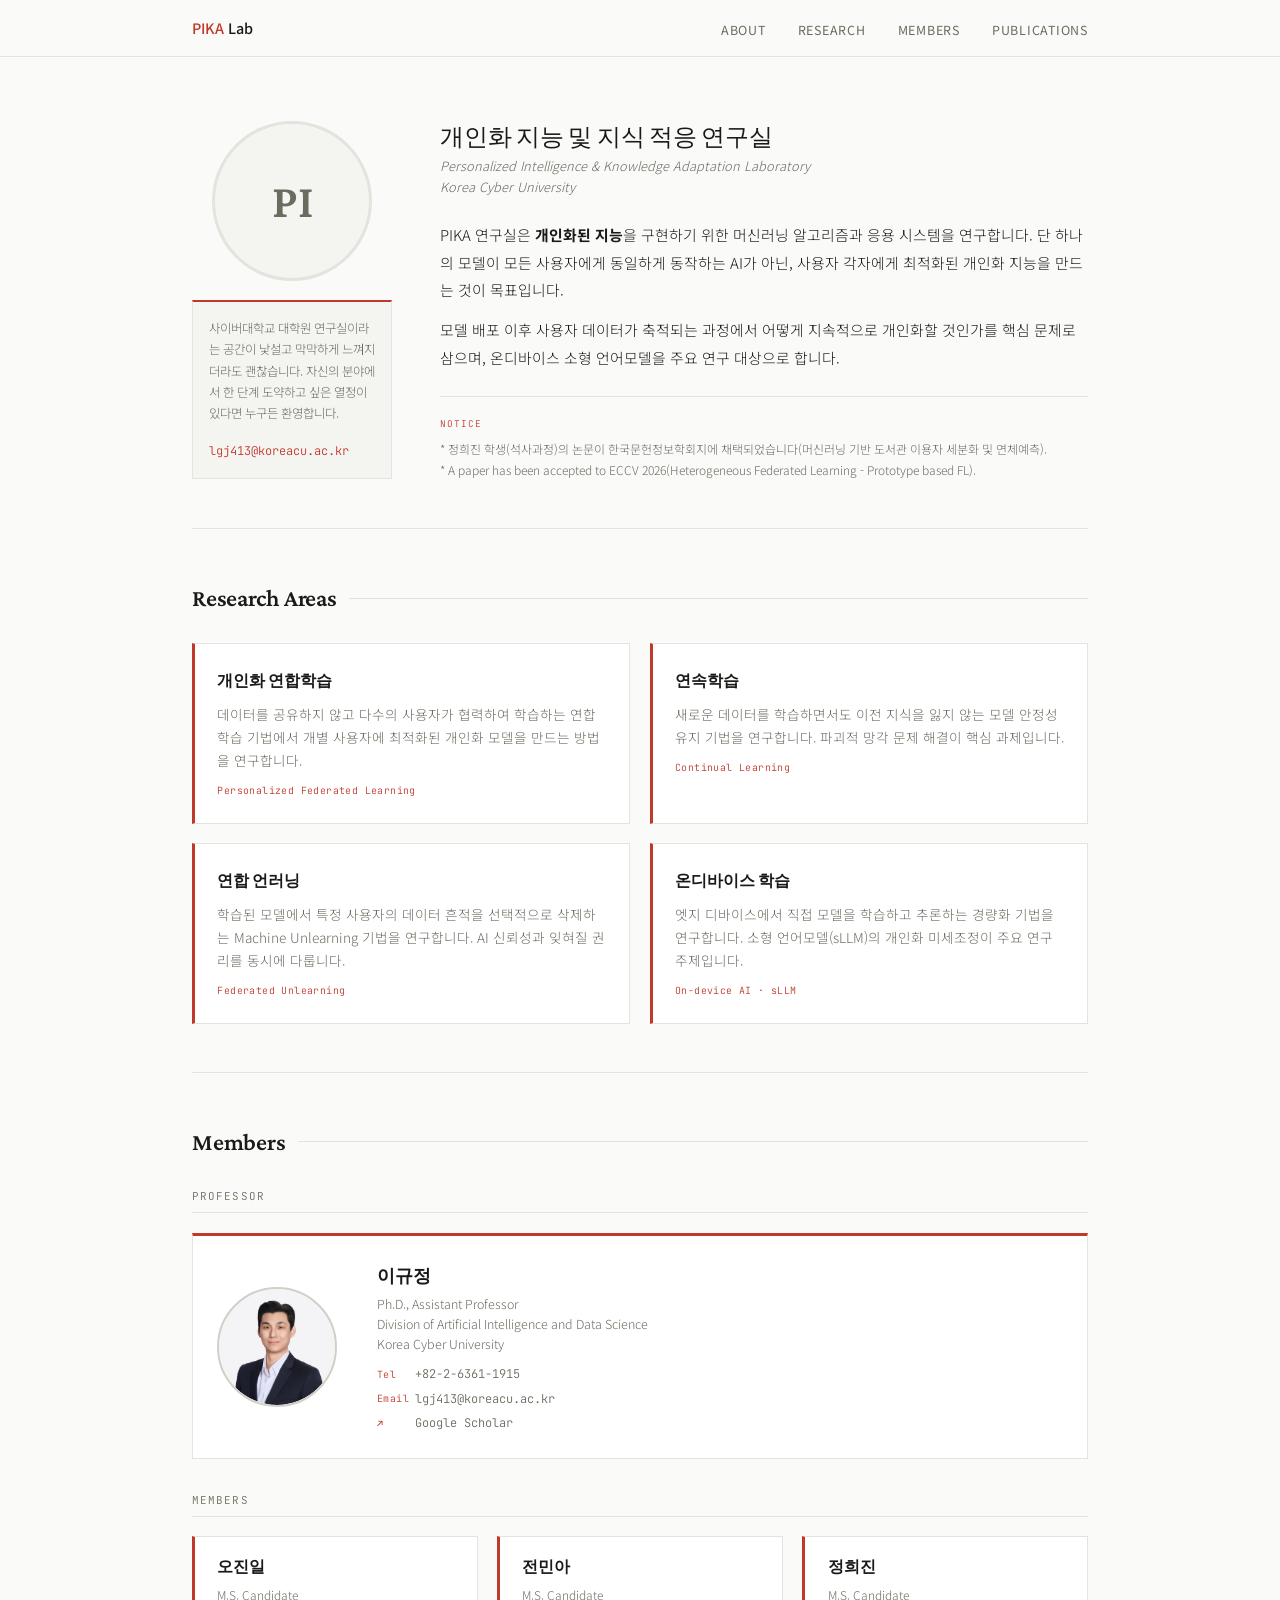
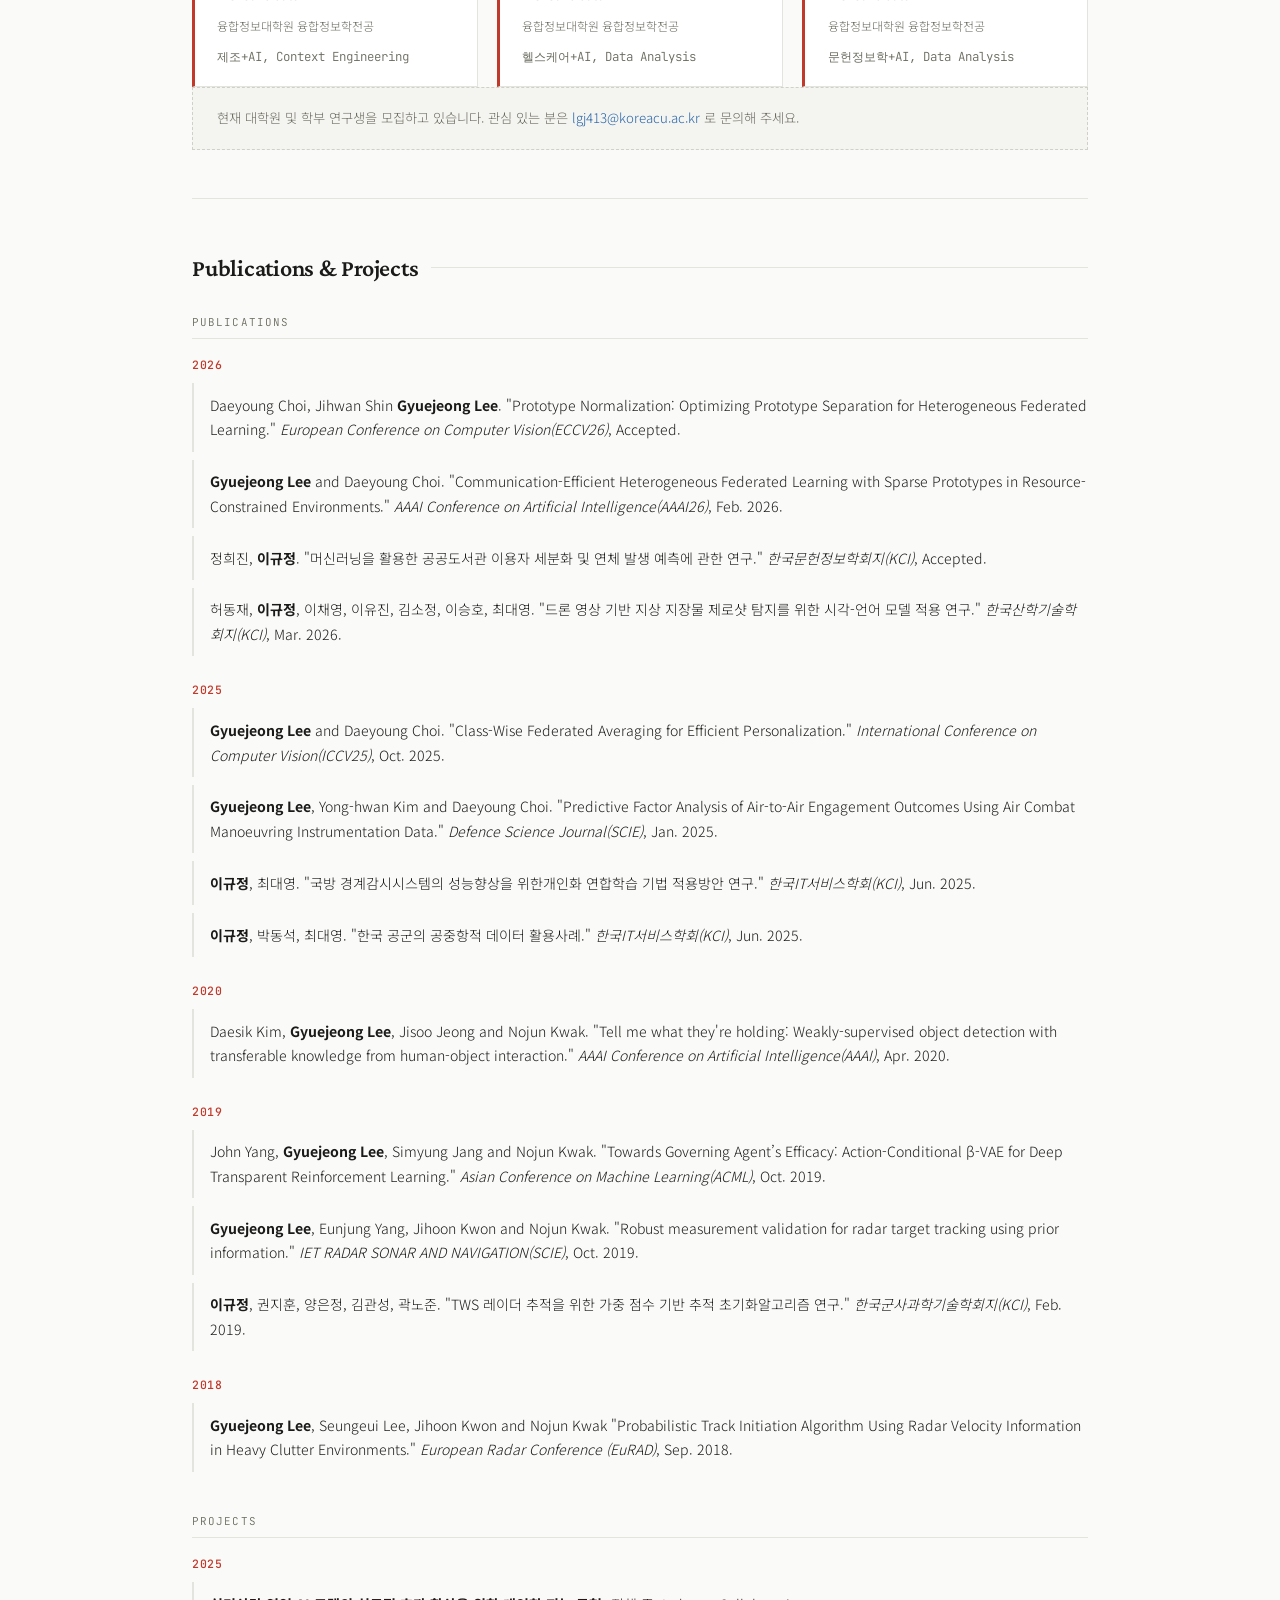
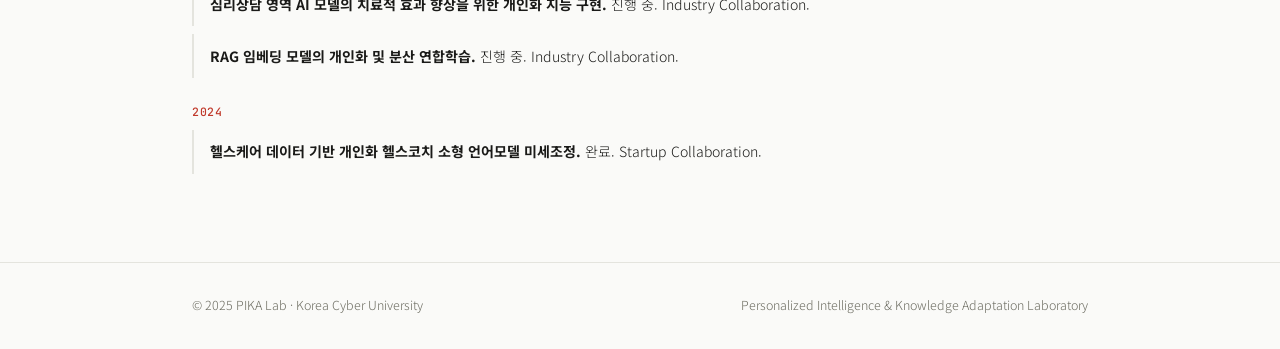
==== index.html @ 571bbd9b "Update index.html" ====
<!DOCTYPE html>
<html lang="ko">
<head>
  <meta charset="UTF-8"/>
  <meta name="viewport" content="width=device-width, initial-scale=1.0"/>
  <title>PIKA Lab · Korea Cyber University</title>
  <link href="https://fonts.googleapis.com/css2?family=Crimson+Pro:ital,wght@0,300;0,400;0,600;1,300;1,400&family=JetBrains+Mono:wght@400;500&family=Noto+Sans+KR:wght@300;400;500&display=swap" rel="stylesheet"/>
  <style>
    :root {
      --bg: #fafaf8;
      --bg2: #f4f4f0;
      --surface: #ffffff;
      --border: #e4e4de;
      --border2: #d0d0c8;
      --text: #1a1a18;
      --muted: #6b6b60;
      --accent: #c0392b;
      --link: #2563a8;
      --font-serif: 'Crimson Pro', Georgia, serif;
      --font-mono: 'JetBrains Mono', monospace;
      --font-sans: 'Noto Sans KR', sans-serif;
    }

    *, *::before, *::after { box-sizing: border-box; margin: 0; padding: 0; }
    html { scroll-behavior: smooth; }

    body {
      background: var(--bg);
      color: var(--text);
      font-family: var(--font-sans);
      font-weight: 300;
      line-height: 1.75;
    }

    a { color: var(--link); text-decoration: none; }
    a:hover { text-decoration: underline; }

    /* HEADER */
    header {
      position: sticky;
      top: 0;
      z-index: 100;
      background: rgba(250,250,248,0.96);
      backdrop-filter: blur(8px);
      border-bottom: 1px solid var(--border);
    }

    .header-inner {
      max-width: 960px;
      margin: 0 auto;
      padding: 0 2rem;
      display: flex;
      align-items: center;
      justify-content: space-between;
      height: 56px;
    }

    .site-title {
      font-family: var(--font-sans);
      font-size: 0.9rem;
      font-weight: 500;
      color: var(--text);
      line-height: 1.3;
    }

    .site-title .ko { font-size: 0.9rem; font-weight: 500; }
    .site-title .accent { color: var(--accent); }

    nav ul { list-style: none; display: flex; gap: 2rem; }

    nav a {
      font-size: 0.78rem;
      font-weight: 400;
      letter-spacing: 0.06em;
      text-transform: uppercase;
      color: var(--muted);
      text-decoration: none;
      transition: color 0.2s;
    }

    nav a:hover { color: var(--text); text-decoration: none; }

    /* LAYOUT */
    .page { max-width: 960px; margin: 0 auto; padding: 0 2rem; }

    /* PROFILE */
    .profile-section {
      display: grid;
      grid-template-columns: 200px 1fr;
      gap: 3rem;
      padding: 4rem 0 3rem;
      border-bottom: 1px solid var(--border);
    }

    .profile-left {
      display: flex;
      flex-direction: column;
      align-items: center;
      gap: 1.2rem;
    }

    .profile-avatar {
      width: 160px;
      height: 160px;
      border-radius: 50%;
      background: var(--bg2);
      border: 3px solid var(--border);
      display: flex;
      align-items: center;
      justify-content: center;
      overflow: hidden;
    }

    .avatar-placeholder {
      font-family: var(--font-serif);
      font-size: 3rem;
      font-weight: 600;
      color: var(--muted);
    }

    .profile-join {
      width: 100%;
      padding: 1rem;
      background: var(--bg2);
      border: 1px solid var(--border);
      border-top: 2px solid var(--accent);
    }

    .profile-join p {
      font-size: 0.78rem;
      color: var(--muted);
      line-height: 1.7;
      margin-bottom: 0.6rem;
    }

    .profile-join a {
      font-size: 0.75rem;
      font-family: var(--font-mono);
      color: var(--accent);
      word-break: break-all;
    }

    .profile-right {}

    .profile-name {
      font-family: var(--font-serif);
      font-size: 1.5rem; /* ✏️ 폰트 크기 조정: 1.2rem ~ 2rem 사이로 변경 가능 */
      font-weight: 400;
      letter-spacing: -0.01em;
      line-height: 1.3;
      margin-bottom: 0.25rem;
    }

    .profile-sub {
      font-size: 0.8rem;
      color: var(--muted);
      line-height: 1.6;
      margin-bottom: 1.5rem;
      font-weight: 300;
    }

    .profile-sub .en { font-style: italic; }
    .profile-sub .univ { font-style: italic; color: var(--muted); font-size: 0.8rem; }

    .profile-bio p {
      font-size: 0.93rem;
      color: var(--text);
      line-height: 1.85;
      margin-bottom: 0.8rem;
    }

    .profile-divider {
      width: 100%;
      height: 1px;
      background: var(--border);
      margin: 1.5rem 0 1.2rem;
    }

    .notice-block {}

    .notice-label {
      font-family: var(--font-mono);
      font-size: 0.58rem;
      letter-spacing: 0.1em;
      text-transform: uppercase;
      color: var(--accent);
      margin-bottom: 0.4rem;
    }

    .notice-text {
      font-size: 0.75rem;
      color: var(--muted);
      line-height: 1.75;
    }

    /* SECTIONS */
    .content-section {
      padding: 3rem 0;
      border-bottom: 1px solid var(--border);
    }

    .content-section:last-child { border-bottom: none; }

    .section-title {
      font-family: var(--font-serif);
      font-size: 1.5rem;
      font-weight: 600;
      letter-spacing: -0.01em;
      margin-bottom: 1.5rem;
      color: var(--text);
      display: flex;
      align-items: center;
      gap: 0.8rem;
    }

    .section-title::after {
      content: '';
      flex: 1;
      height: 1px;
      background: var(--border);
    }

    /* RESEARCH */
    .research-grid {
      display: grid;
      grid-template-columns: repeat(2, 1fr);
      gap: 1.2rem;
    }

    .research-item {
      padding: 1.4rem;
      background: var(--surface);
      border: 1px solid var(--border);
      border-left: 3px solid var(--accent);
      transition: box-shadow 0.2s;
    }

    .research-item:hover { box-shadow: 0 2px 12px rgba(0,0,0,0.06); }

    .research-item h3 {
      font-family: var(--font-serif);
      font-size: 1rem;
      font-weight: 600;
      margin-bottom: 0.5rem;
    }

    .research-item p {
      font-size: 0.85rem;
      color: var(--muted);
      line-height: 1.7;
    }

    .research-tag {
      display: inline-block;
      font-family: var(--font-mono);
      font-size: 0.62rem;
      color: var(--accent);
      margin-top: 0.6rem;
      letter-spacing: 0.04em;
    }

    /* PUBLICATIONS & PROJECTS */
    .pub-group { margin-bottom: 2.5rem; }
    .pub-group:last-child { margin-bottom: 0; }

    .pub-group-title {
      font-family: var(--font-mono);
      font-size: 0.68rem;
      letter-spacing: 0.1em;
      text-transform: uppercase;
      color: var(--muted);
      border-bottom: 1px solid var(--border);
      padding-bottom: 0.4rem;
      margin-bottom: 1rem;
    }

    .pub-year-block { margin-bottom: 1.5rem; }

    .pub-year-label {
      font-family: var(--font-mono);
      font-size: 0.72rem;
      color: var(--accent);
      letter-spacing: 0.06em;
      margin-bottom: 0.5rem;
      font-weight: 500;
    }

    .pub-entry {
      font-size: 0.88rem;
      color: var(--text);
      line-height: 1.75;
      padding: 0.6rem 0 0.6rem 1rem;
      border-left: 2px solid var(--border);
      margin-bottom: 0.5rem;
      /* 직접 편집 가능한 영역 — 텍스트를 수정하세요 */
    }

    .pub-entry:last-child { margin-bottom: 0; }

    /* MEMBERS */
    .members-group { margin-bottom: 2rem; }
    .members-group:last-child { margin-bottom: 0; }

    .members-subtitle {
      font-size: 0.68rem;
      font-family: var(--font-mono);
      letter-spacing: 0.1em;
      text-transform: uppercase;
      color: var(--muted);
      border-bottom: 1px solid var(--border);
      padding-bottom: 0.4rem;
      margin-bottom: 1.2rem;
    }

    .members-grid {
      display: grid;
      grid-template-columns: repeat(3, 1fr);
      gap: 1.2rem;
    }

    .member-card {
      display: flex;
      flex-direction: column;
      gap: 0.5rem;
      padding: 1.2rem 1.4rem;
      background: var(--surface);
      border: 1px solid var(--border);
      border-left: 3px solid var(--accent);
      transition: box-shadow 0.2s;
    }

    .member-card:hover { box-shadow: 0 2px 10px rgba(0,0,0,0.05); }

    .member-name {
      font-family: var(--font-serif);
      font-size: 1.05rem;
      font-weight: 600;
      color: var(--text);
      line-height: 1.3;
    }

    .member-role {
      font-size: 0.78rem;
      color: var(--muted);
      line-height: 1.4;
    }

    .member-dept {
      font-size: 0.75rem;
      color: var(--muted);
      line-height: 1.4;
      font-weight: 300;
    }

    .member-research {
      display: flex;
      align-items: flex-start;
      gap: 0.4rem;
      margin-top: 0.3rem;
      flex-wrap: wrap;
    }

    .member-research-icon {
      font-size: 0.78rem;
      color: var(--accent);
      flex-shrink: 0;
      margin-top: 0.05rem;
    }

    .member-research-text {
      font-size: 0.78rem;
      color: var(--muted);
      line-height: 1.5;
      font-family: var(--font-mono);
    }

    .member-avatar {
      width: 56px;
      height: 56px;
      min-width: 56px;
      border-radius: 50%;
      background: var(--bg2);
      border: 2px solid var(--border);
      display: flex;
      align-items: center;
      justify-content: center;
      font-family: var(--font-serif);
      font-size: 1.1rem;
      color: var(--muted);
    }

    .member-info {}

    .member-name {
      font-family: var(--font-serif);
      font-size: 1rem;
      font-weight: 600;
      margin-bottom: 0.1rem;
      color: var(--text);
    }

    .member-role {
      font-size: 0.75rem;
      color: var(--muted);
      margin-bottom: 0.4rem;
      line-height: 1.4;
    }

    .member-links {
      display: flex;
      flex-direction: column;
      gap: 0.15rem;
    }

    .member-link {
      font-size: 0.72rem;
      font-family: var(--font-mono);
      color: var(--muted);
      text-decoration: none;
      display: flex;
      align-items: center;
      gap: 0.3rem;
    }

    .member-link:hover { color: var(--link); text-decoration: none; }

    .member-link-label {
      font-size: 0.62rem;
      color: var(--accent);
      letter-spacing: 0.04em;
      min-width: 14px;
    }
    
    /* professor card full width */
    .professor-card {
      display: grid;
      grid-template-columns: 136px 1fr;
      gap: 1.5rem;
      padding: 1.5rem;
      background: var(--surface);
      border: 1px solid var(--border);
      border-top: 3px solid var(--accent);
      margin-bottom: 1.5rem;
      align-items: center;
    }

    .professor-avatar {
      width: 120px;
      height: 120px;
      border-radius: 50%;
      background: var(--bg2);
      border: 2px solid var(--border2);
      display: flex;
      align-items: center;
      justify-content: center;
      font-family: var(--font-serif);
      font-size: 2rem;
      color: var(--muted);
      overflow: hidden;
    }

    .professor-name {
      font-family: var(--font-serif);
      font-size: 1.15rem;
      font-weight: 600;
      margin-bottom: 0.2rem;
    }

    .professor-role {
      font-size: 0.78rem;
      color: var(--muted);
      line-height: 1.6;
      margin-bottom: 0.6rem;
    }

    .professor-links {
      display: flex;
      flex-direction: column;
      gap: 0.2rem;
    }

    .professor-link {
      font-size: 0.75rem;
      font-family: var(--font-mono);
      color: var(--muted);
      text-decoration: none;
      display: flex;
      align-items: center;
      gap: 0.4rem;
    }

    .professor-link:hover { color: var(--link); text-decoration: none; }

    .professor-link-label {
      font-size: 0.62rem;
      color: var(--accent);
      letter-spacing: 0.04em;
      min-width: 32px;
    }

    .recruiting-box {
      padding: 1.2rem 1.5rem;
      border: 1px dashed var(--border2);
      background: var(--bg2);
      font-size: 0.83rem;
      color: var(--muted);
      line-height: 1.7;
    }

    /* FOOTER */
    footer {
      border-top: 1px solid var(--border);
      padding: 2rem 0;
      margin-top: 1rem;
    }

    .footer-inner {
      max-width: 960px;
      margin: 0 auto;
      padding: 0 2rem;
      display: flex;
      align-items: center;
      justify-content: space-between;
    }

    footer p { font-size: 0.78rem; color: var(--muted); }

    /* ANIMATIONS */
    .fade-in {
      opacity: 0;
      transform: translateY(12px);
      transition: opacity 0.5s ease, transform 0.5s ease;
    }
    .fade-in.visible { opacity: 1; transform: translateY(0); }

    /* RESPONSIVE */
    @media (max-width: 720px) {
      .profile-section { grid-template-columns: 1fr; }
      .profile-left { flex-direction: row; align-items: flex-start; flex-wrap: wrap; }
      .profile-avatar { width: 80px; height: 80px; min-width: 80px; }
      .profile-join { width: 100%; }
      .research-grid { grid-template-columns: 1fr; }
      .members-grid { grid-template-columns: 1fr; }
      .professor-card { grid-template-columns: 1fr; }
      nav ul { gap: 1rem; }
    }
  </style>
</head>
<body>

  <header>
    <div class="header-inner">
      <div class="site-title">
        <span class="ko"><span class="accent">PIKA</span> Lab</span>
      </div>
      <nav>
        <ul>
          <li><a href="#about">About</a></li>
          <li><a href="#research">Research</a></li>
          <li><a href="#members">Members</a></li>
          <li><a href="#publications">Publications</a></li>
        </ul>
      </nav>
    </div>
  </header>

  <main class="page">

    <!-- ABOUT -->
    <section id="about" class="profile-section fade-in">
      <div class="profile-left">
        <div class="profile-avatar">
          <span class="avatar-placeholder">PI</span>
        </div>
        <div class="profile-join">
          <p>사이버대학교 대학원 연구실이라는 공간이 낯설고 막막하게 느껴지더라도 괜찮습니다. 자신의 분야에서 한 단계 도약하고 싶은 열정이 있다면 누구든 환영합니다.</p>
          <a href="mailto:lgj413@koreacu.ac.kr">lgj413@koreacu.ac.kr</a>
        </div>
      </div>

      <div class="profile-right">
        <h1 class="profile-name">개인화 지능 및 지식 적응 연구실</h1>
        <div class="profile-sub">
          <div class="en"><span class="accent">P</span>ersonalized <span class="accent">I</span>ntelligence & <span class="accent">K</span>nowledge <span class="accent">A</span>daptation Laboratory</div>
          <div class="univ">Korea Cyber University</div>
        </div>

        <div class="profile-bio">
          <p>PIKA 연구실은 <strong>개인화된 지능</strong>을 구현하기 위한 머신러닝 알고리즘과 응용 시스템을 연구합니다. 단 하나의 모델이 모든 사용자에게 동일하게 동작하는 AI가 아닌, 사용자 각자에게 최적화된 개인화 지능을 만드는 것이 목표입니다.</p>
          <p>모델 배포 이후 사용자 데이터가 축적되는 과정에서 어떻게 지속적으로 개인화할 것인가를 핵심 문제로 삼으며, 온디바이스 소형 언어모델을 주요 연구 대상으로 합니다.</p>
        </div>

        <div class="profile-divider"></div>

        <div class="notice-block">
          <div class="notice-label">Notice</div>
          <div class="notice-text">
            <!-- ✏️ 이 부분을 직접 수정하세요 -->
            * 정희진 학생(석사과정)의 논문이 한국문헌정보학회지에 채택되었습니다(머신러닝 기반 도서관 이용자 세분화 및 연체예측).<br> 
            * A paper has been accepted to ECCV 2026(Heterogeneous Federated Learning - Prototype based FL).<br> 
          </div>
        </div>
      </div>
    </section>

    <!-- RESEARCH -->
    <section id="research" class="content-section fade-in">
      <h2 class="section-title">Research Areas</h2>
      <div class="research-grid">
        <div class="research-item">
          <h3>개인화 연합학습</h3>
          <p>데이터를 공유하지 않고 다수의 사용자가 협력하여 학습하는 연합학습 기법에서 개별 사용자에 최적화된 개인화 모델을 만드는 방법을 연구합니다.</p>
          <span class="research-tag">Personalized Federated Learning</span>
        </div>
        <div class="research-item">
          <h3>연속학습</h3>
          <p>새로운 데이터를 학습하면서도 이전 지식을 잃지 않는 모델 안정성 유지 기법을 연구합니다. 파괴적 망각 문제 해결이 핵심 과제입니다.</p>
          <span class="research-tag">Continual Learning</span>
        </div>
        <div class="research-item">
          <h3>연합 언러닝</h3>
          <p>학습된 모델에서 특정 사용자의 데이터 흔적을 선택적으로 삭제하는 Machine Unlearning 기법을 연구합니다. AI 신뢰성과 잊혀질 권리를 동시에 다룹니다.</p>
          <span class="research-tag">Federated Unlearning</span>
        </div>
        <div class="research-item">
          <h3>온디바이스 학습</h3>
          <p>엣지 디바이스에서 직접 모델을 학습하고 추론하는 경량화 기법을 연구합니다. 소형 언어모델(sLLM)의 개인화 미세조정이 주요 연구 주제입니다.</p>
          <span class="research-tag">On-device AI · sLLM</span>
        </div>
      </div>
    </section>

    <!-- MEMBERS -->
    <section id="members" class="content-section fade-in">
      <h2 class="section-title">Members</h2>

      <!-- Professor -->
      <div class="members-group">
        <div class="members-subtitle">Professor</div>
        <div class="professor-card">
          <div class="professor-avatar">
            <img src="assets/Prof.jpeg" alt="이규정" style="width:100%;height:100%;object-fit:cover;border-radius:50%;"/>
          </div>
          <div>
            <div class="professor-name">이규정</div>
            <div class="professor-role">
              Ph.D., Assistant Professor<br/>
              Division of Artificial Intelligence and Data Science<br/>
              Korea Cyber University
            </div>
            <div class="professor-links">
              <a href="tel:+82-2-6361-1915" class="professor-link">
                <span class="professor-link-label">Tel</span> +82-2-6361-1915
              </a>
              <a href="mailto:lgj413@koreacu.ac.kr" class="professor-link">
                <span class="professor-link-label">Email</span> lgj413@koreacu.ac.kr
              </a>
              <a href="https://scholar.google.com/citations?user=N2N5IMoAAAAJ&hl=ko" class="professor-link" target="_blank">
                <!-- ✏️ href="#" 를 Google Scholar 프로필 URL로 교체하세요 -->
                <span class="professor-link-label">↗</span> Google Scholar
              </a>
            </div>
          </div>
        </div>
      </div>

      <!-- Students -->
      <div class="members-group">
        <div class="members-subtitle">Members</div>
        <div class="members-grid">
          
          <!-- ✏️ 아래 member-card 를 복사하여 학생을 추가하세요 -->
          <div class="member-card">
            <div class="member-name">오진일</div>
            <div class="member-role">M.S. Candidate</div>
            <div class="member-dept">융합정보대학원 융합정보학전공</div>
            <div class="member-research">
              <!-- ✏️ 아이콘(🔬 🤖 💡 🧩 등)과 연구분야를 수정하세요 -->
              <!-- <span class="member-research-icon">💡</span> -->
              <span class="member-research-text">제조+AI, Context Engineering</span>
            </div>
          </div>

          <div class="member-card">
            <div class="member-name">전민아</div>
            <div class="member-role">M.S. Candidate</div>
            <div class="member-dept">융합정보대학원 융합정보학전공</div>
            <div class="member-research">
              <!-- ✏️ 아이콘(🔬 🤖 💡 🧩 등)과 연구분야를 수정하세요 -->
              <!-- <span class="member-research-icon">💡</span> -->
              <span class="member-research-text">헬스케어+AI, Data Analysis</span>
            </div>
          </div>

          <div class="member-card">
            <div class="member-name">정희진</div>
            <div class="member-role">M.S. Candidate</div>
            <div class="member-dept">융합정보대학원 융합정보학전공</div>
            <div class="member-research">
              <!-- ✏️ 아이콘(🔬 🤖 💡 🧩 등)과 연구분야를 수정하세요 -->
              <!-- <span class="member-research-icon">💡</span> -->
              <span class="member-research-text">문헌정보학+AI, Data Analysis</span>
            </div>
          </div>
          
        </div>

        <div class="recruiting-box">
          현재 대학원 및 학부 연구생을 모집하고 있습니다. 관심 있는 분은 <a href="mailto:lgj413@koreacu.ac.kr">lgj413@koreacu.ac.kr</a> 로 문의해 주세요.
        </div>
      </div>
    </section>

    <!-- PUBLICATIONS & PROJECTS -->
    <section id="publications" class="content-section fade-in">
      <h2 class="section-title">Publications & Projects</h2>

      <!-- Publications -->
      <div class="pub-group">
        <div class="pub-group-title">Publications</div>

        <div class="pub-year-block">
          <div class="pub-year-label">2026</div>
          <!-- ✏️ 아래 pub-entry 를 복사하여 논문을 추가하세요 -->
          <div class="pub-entry">
            Daeyoung Choi, Jihwan Shin <strong>Gyuejeong Lee</strong>. "Prototype Normalization: Optimizing Prototype Separation for Heterogeneous Federated Learning." <em>European Conference on Computer Vision(ECCV26)</em>, Accepted.
          </div>
          <div class="pub-entry">
            <strong>Gyuejeong Lee</strong> and Daeyoung Choi. "Communication-Efficient Heterogeneous Federated Learning with Sparse Prototypes in Resource-Constrained Environments." <em>AAAI Conference on Artificial Intelligence(AAAI26)</em>, Feb. 2026.
          </div>
          <div class="pub-entry">
            정희진, <strong>이규정</strong>. "머신러닝을 활용한 공공도서관 이용자 세분화 및 연체 발생 예측에 관한 연구." <em>한국문헌정보학회지(KCI)</em>, Accepted.
          </div>
          <div class="pub-entry">
            허동재, <strong>이규정</strong>, 이채영, 이유진, 김소정, 이승호, 최대영. "드론 영상 기반 지상 지장물 제로샷 탐지를 위한 시각-언어 모델 적용 연구." <em>한국산학기술학회지(KCI)</em>, Mar. 2026.
          </div>
        </div>

        <div class="pub-year-block">
          <div class="pub-year-label">2025</div>
          <!-- ✏️ 아래 pub-entry 를 복사하여 논문을 추가하세요 -->
          <div class="pub-entry">
            <strong>Gyuejeong Lee</strong> and Daeyoung Choi. "Class-Wise Federated Averaging for Efficient Personalization." <em>International Conference on Computer Vision(ICCV25)</em>, Oct. 2025.
          </div>
          <div class="pub-entry">
            <strong>Gyuejeong Lee</strong>, Yong-hwan Kim and Daeyoung Choi. "Predictive Factor Analysis of Air-to-Air Engagement Outcomes Using Air Combat Manoeuvring Instrumentation Data." <em>Defence Science Journal(SCIE)</em>, Jan. 2025.
          </div>
          <div class="pub-entry">
            <strong>이규정</strong>, 최대영. "국방 경계감시시스템의 성능향상을 위한개인화 연합학습 기법 적용방안 연구." <em>한국IT서비스학회(KCI)</em>, Jun. 2025.
          </div>
          <div class="pub-entry">
            <strong>이규정</strong>, 박동석, 최대영. "한국 공군의 공중항적 데이터 활용사례." <em>한국IT서비스학회(KCI)</em>, Jun. 2025.
          </div>
        </div>

        <div class="pub-year-block">
          <div class="pub-year-label">2020</div>
          <div class="pub-entry">
           Daesik Kim, <strong>Gyuejeong Lee</strong>, Jisoo Jeong and Nojun Kwak. "Tell me what they're holding: Weakly-supervised object detection with transferable knowledge from human-object interaction." <em>AAAI Conference on Artificial Intelligence(AAAI)</em>, Apr. 2020.
          </div>
        </div>

        <div class="pub-year-block">
          <div class="pub-year-label">2019</div>
          <div class="pub-entry">
           John Yang, <strong>Gyuejeong Lee</strong>, Simyung Jang and Nojun Kwak. "Towards Governing Agent’s Efficacy: Action-Conditional β-VAE for Deep Transparent Reinforcement Learning." <em>Asian Conference on Machine Learning(ACML)</em>, Oct. 2019.
          </div>
          <div class="pub-entry">
           <strong>Gyuejeong Lee</strong>, Eunjung Yang, Jihoon Kwon and Nojun Kwak. "Robust measurement validation for radar target tracking using prior information." <em>IET RADAR SONAR AND NAVIGATION(SCIE)</em>, Oct. 2019.
          </div>
          <div class="pub-entry">
           <strong>이규정</strong>, 권지훈, 양은정, 김관성, 곽노준. "TWS 레이더 추적을 위한 가중 점수 기반 추적 초기화알고리즘 연구." <em>한국군사과학기술학회지(KCI)</em>, Feb. 2019.
          </div>
        </div>

        <div class="pub-year-block">
          <div class="pub-year-label">2018</div>
          <div class="pub-entry">
           <strong>Gyuejeong Lee</strong>, Seungeui Lee, Jihoon Kwon and Nojun Kwak "Probabilistic Track Initiation Algorithm Using Radar Velocity Information in Heavy Clutter Environments." <em>European Radar Conference (EuRAD)</em>, Sep. 2018.
          </div>
        </div>
      </div>

      <!-- Projects -->
      <div class="pub-group">
        <div class="pub-group-title">Projects</div>

        <div class="pub-year-block">
          <div class="pub-year-label">2025</div>
          <!-- ✏️ 아래 pub-entry 를 복사하여 프로젝트를 추가하세요 -->
          <div class="pub-entry">
            <strong>심리상담 영역 AI 모델의 치료적 효과 향상을 위한 개인화 지능 구현.</strong> 진행 중. Industry Collaboration.
          </div>
          <div class="pub-entry">
            <strong>RAG 임베딩 모델의 개인화 및 분산 연합학습.</strong> 진행 중. Industry Collaboration.
          </div>
        </div>

        <div class="pub-year-block">
          <div class="pub-year-label">2024</div>
          <div class="pub-entry">
            <strong>헬스케어 데이터 기반 개인화 헬스코치 소형 언어모델 미세조정.</strong> 완료. Startup Collaboration.
          </div>
        </div>
      </div>
    </section>

  </main>

  <footer>
    <div class="footer-inner">
      <p>© 2025 PIKA Lab · Korea Cyber University</p>
      <p>Personalized Intelligence & Knowledge Adaptation Laboratory</p>
    </div>
  </footer>

  <script>
    const observer = new IntersectionObserver((entries) => {
      entries.forEach(e => { if (e.isIntersecting) e.target.classList.add('visible'); });
    }, { threshold: 0.08 });
    document.querySelectorAll('.fade-in').forEach(el => observer.observe(el));
  </script>

</body>
</html>
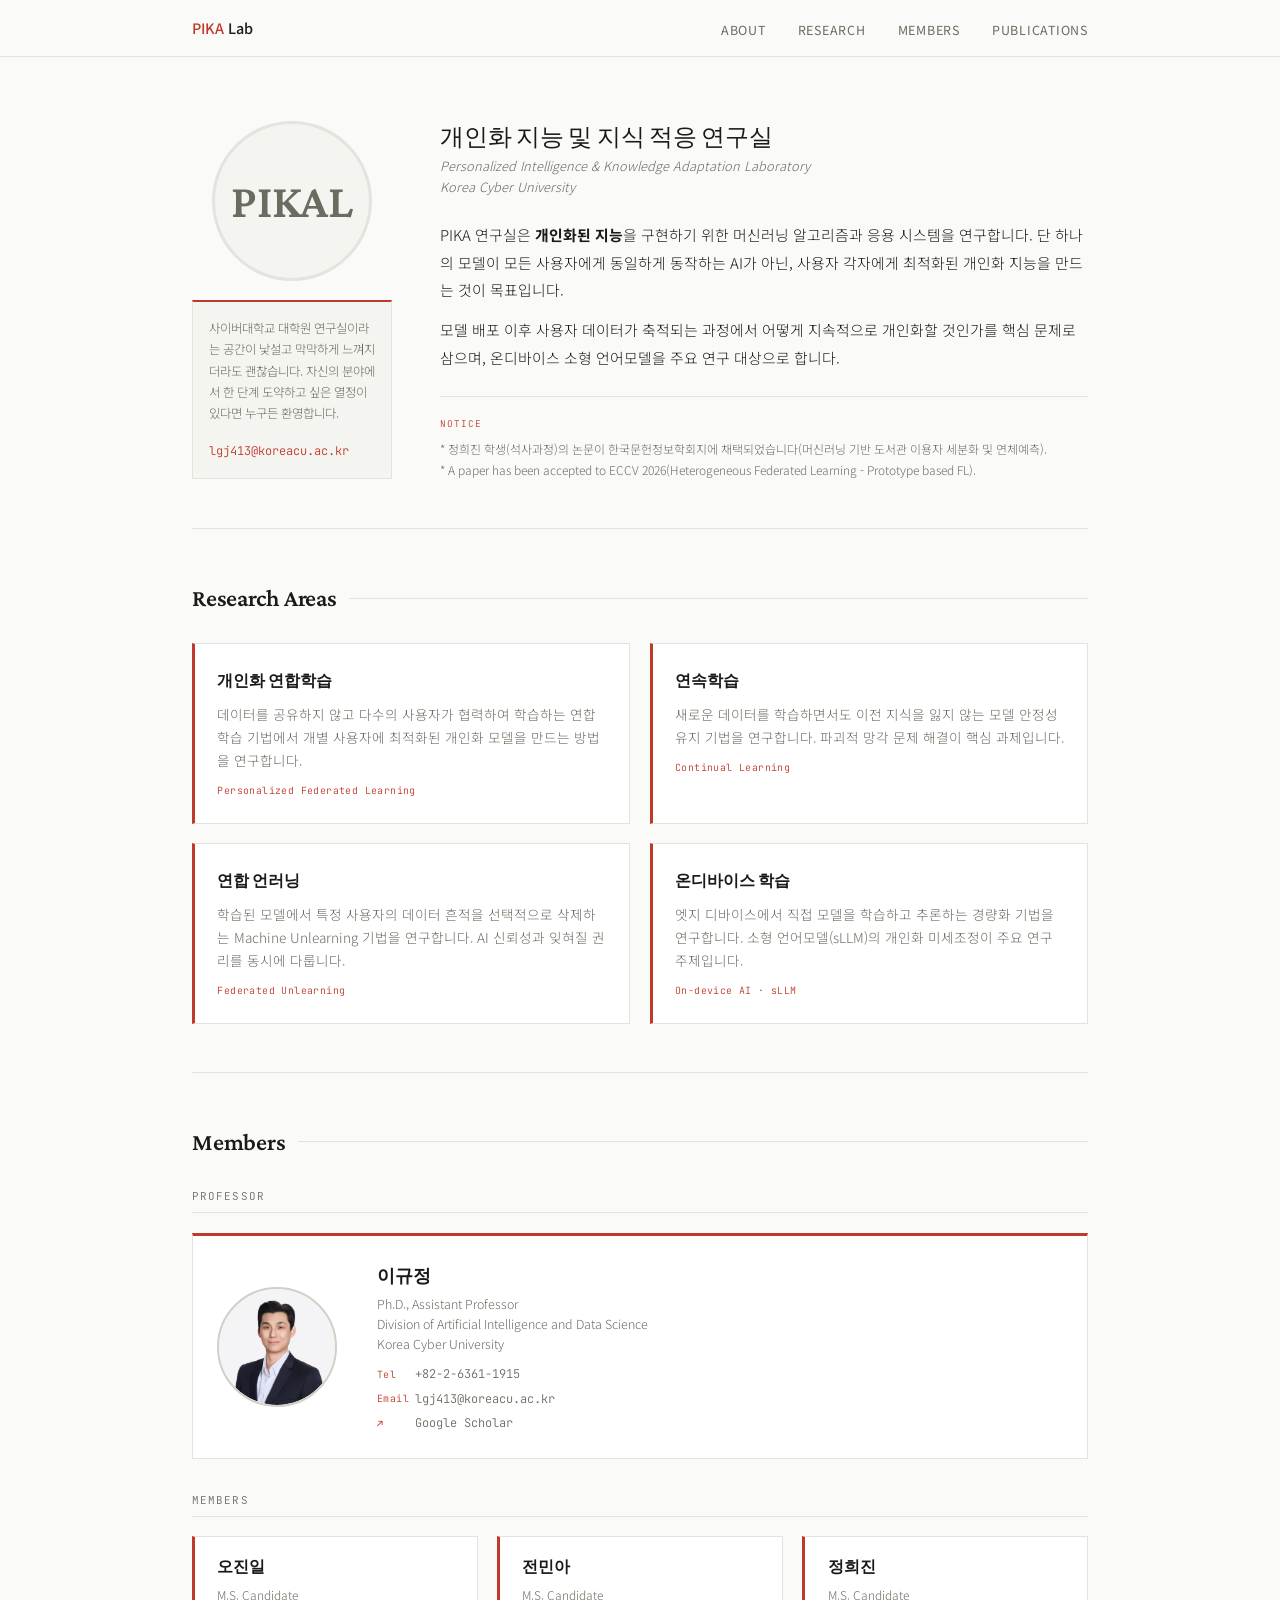
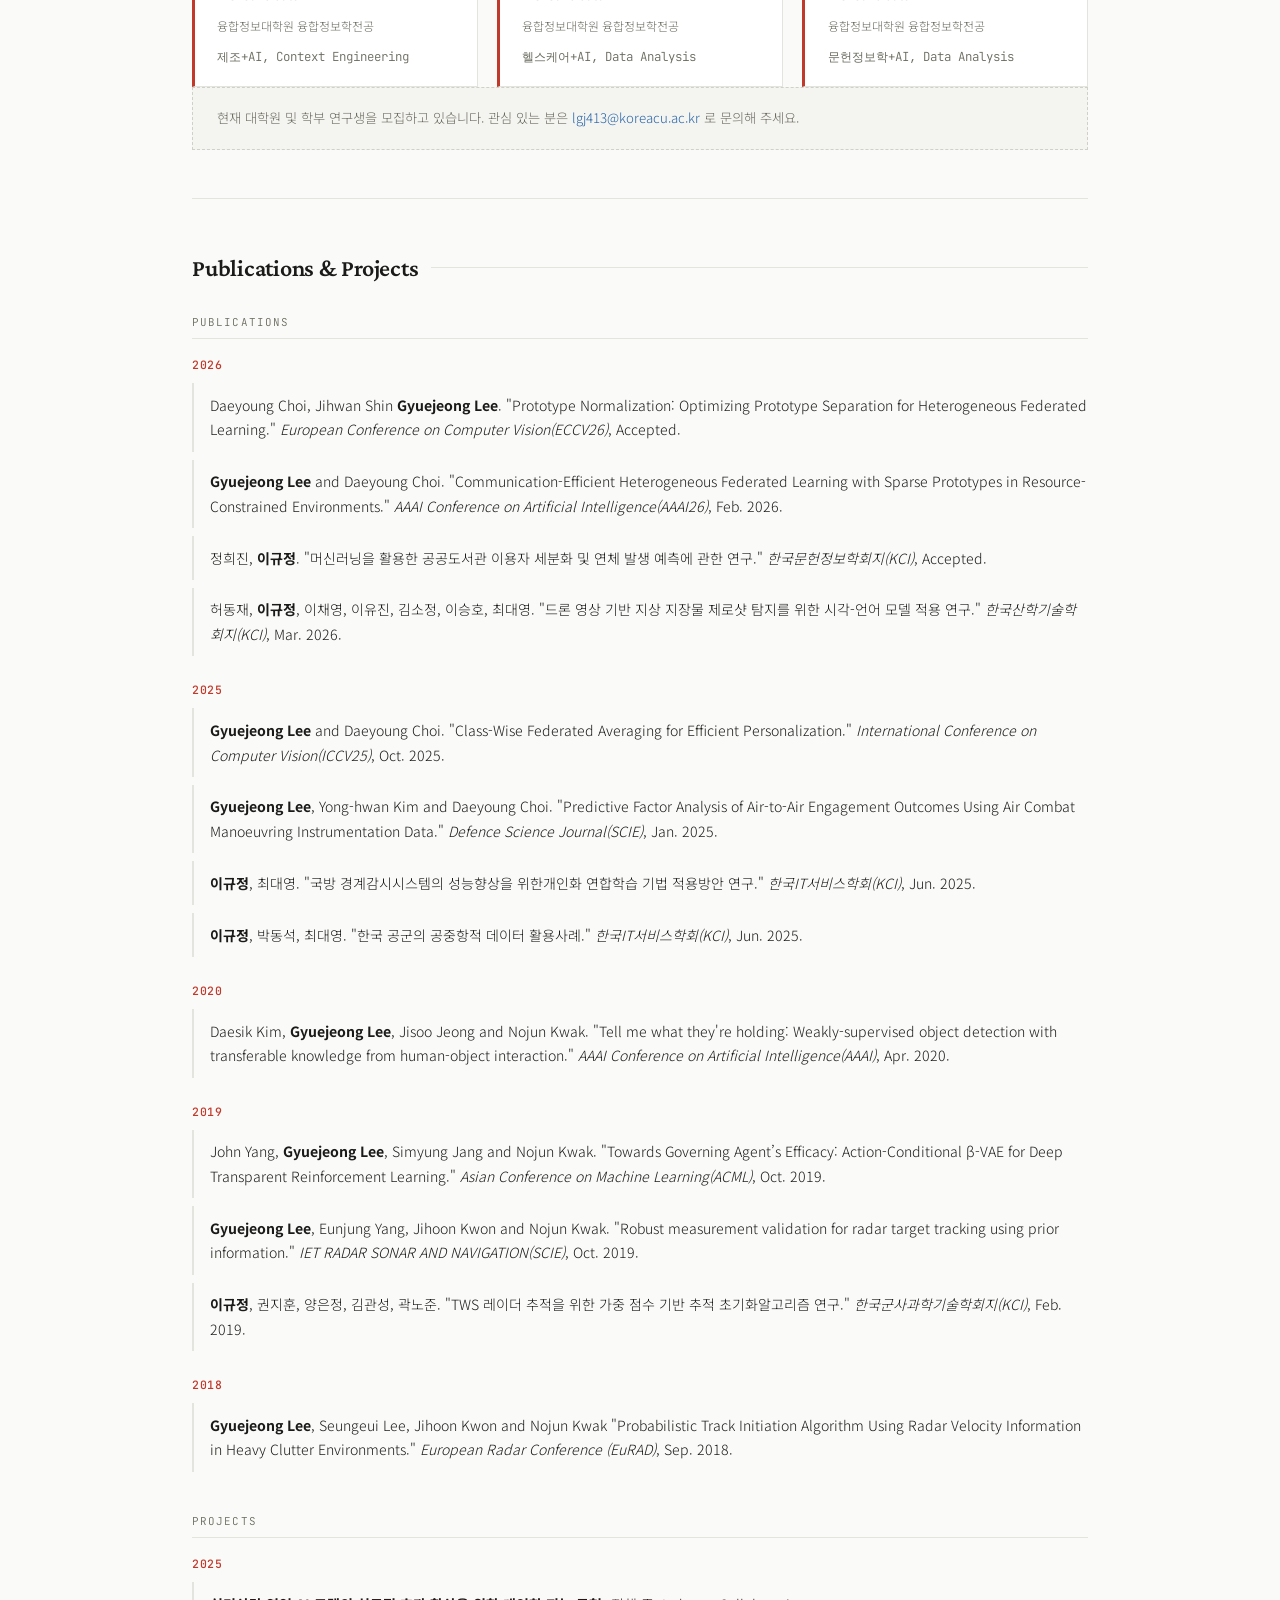
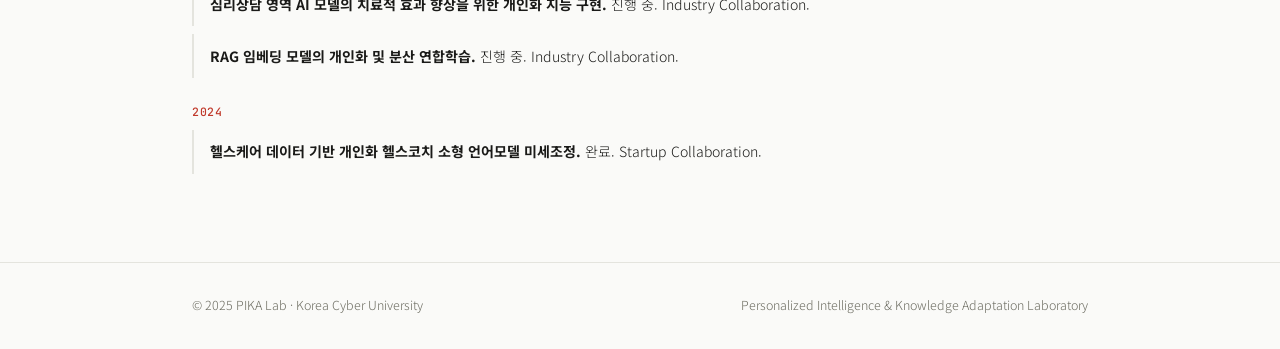
==== commit bccc7a35: "Update index.html" ====
--- a/index.html
+++ b/index.html
@@ -570,7 +570,7 @@
     <section id="about" class="profile-section fade-in">
       <div class="profile-left">
         <div class="profile-avatar">
-          <span class="avatar-placeholder">PI</span>
+          <span class="avatar-placeholder">PIKAL</span>
         </div>
         <div class="profile-join">
           <p>사이버대학교 대학원 연구실이라는 공간이 낯설고 막막하게 느껴지더라도 괜찮습니다. 자신의 분야에서 한 단계 도약하고 싶은 열정이 있다면 누구든 환영합니다.</p>
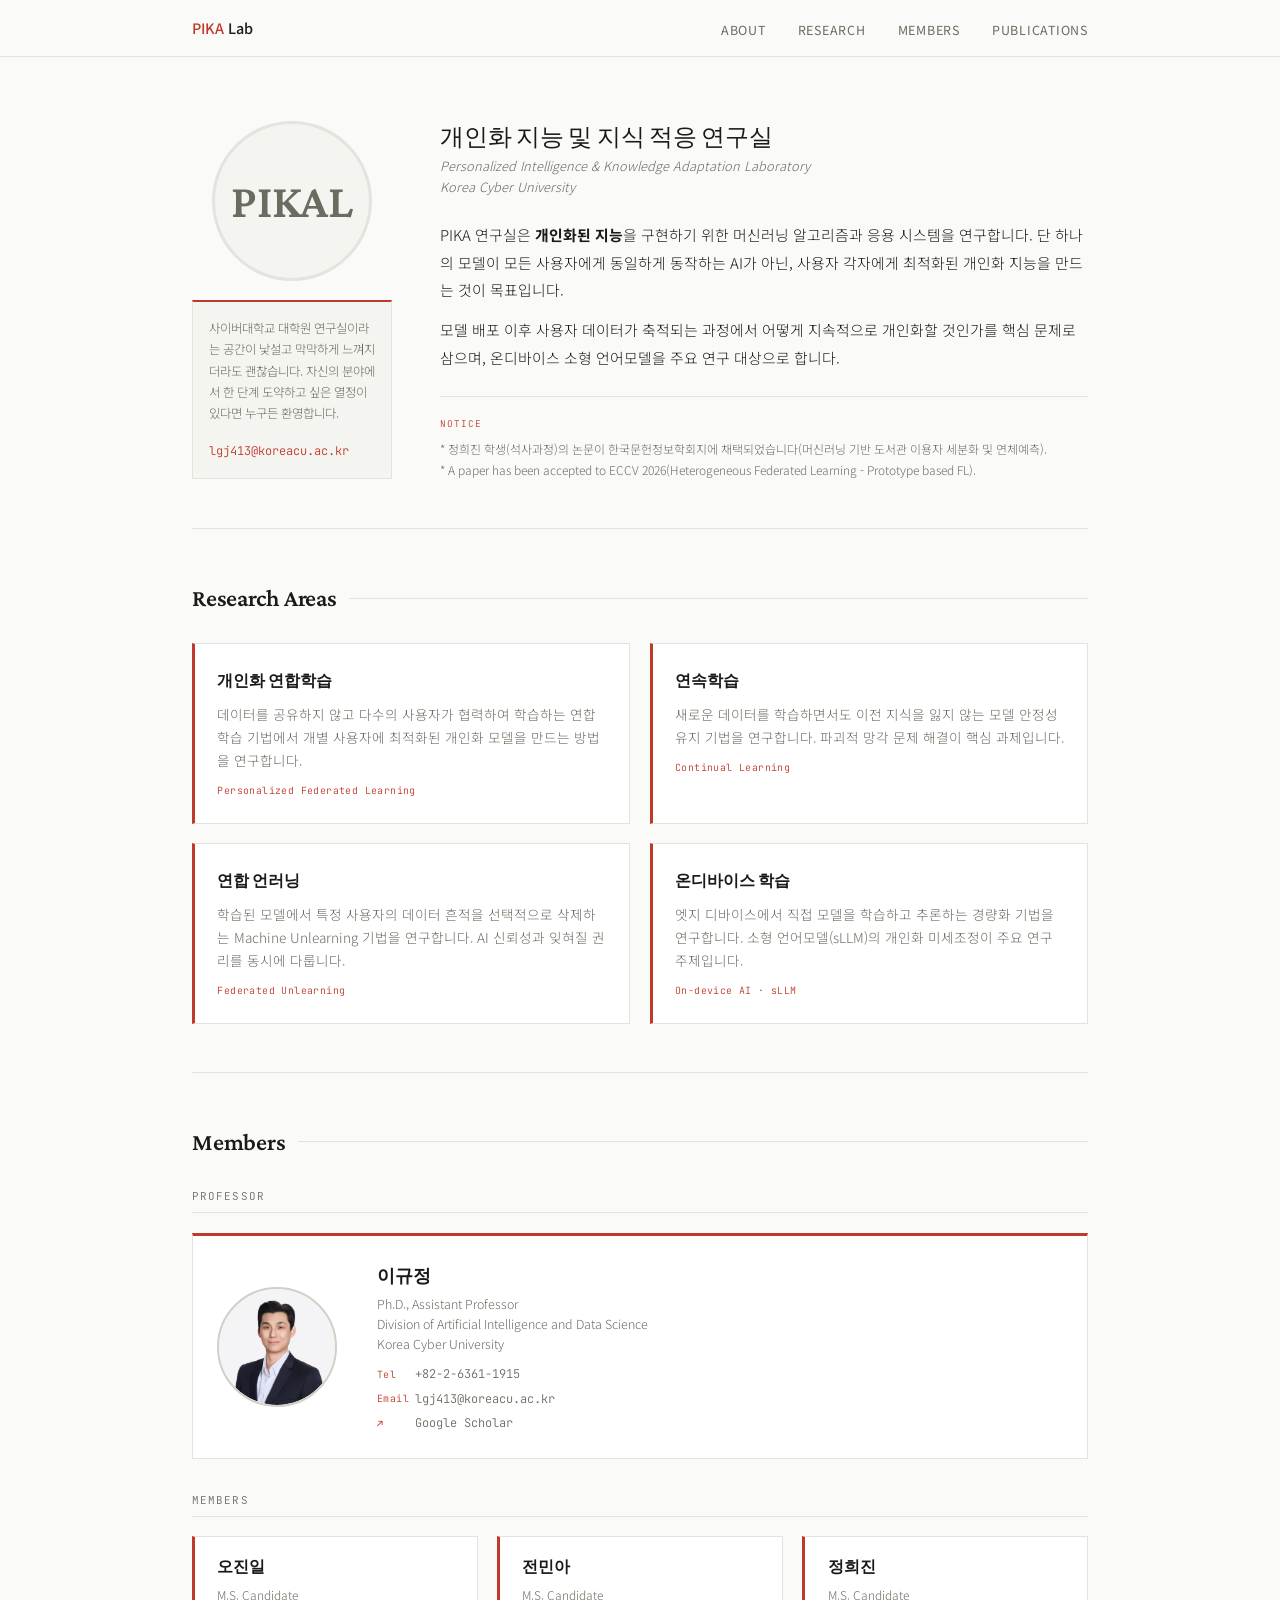
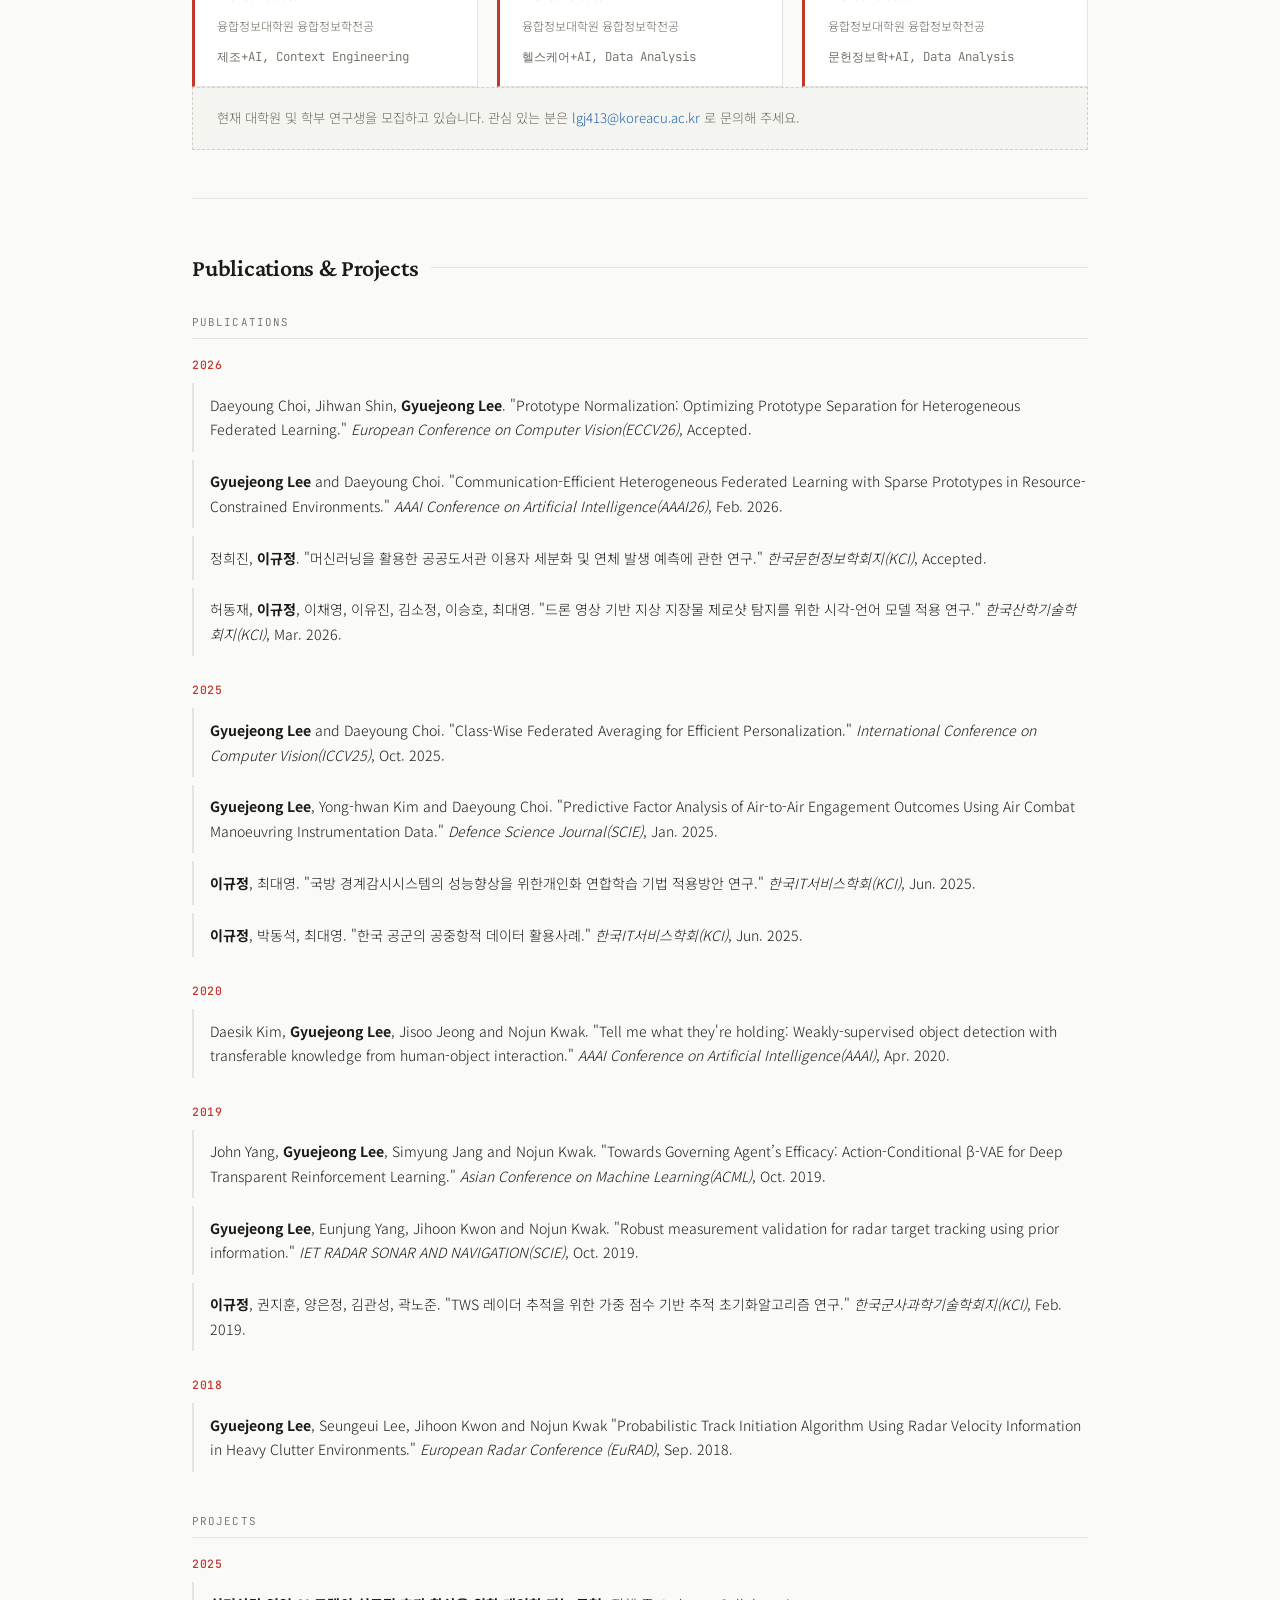
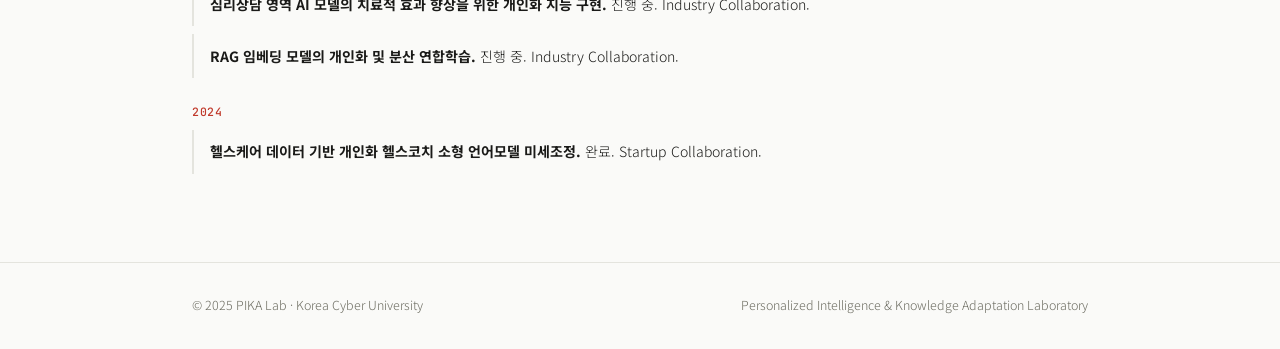
==== commit 30d140fe: "Update index.html" ====
--- a/index.html
+++ b/index.html
@@ -723,7 +723,7 @@
           <div class="pub-year-label">2026</div>
           <!-- ✏️ 아래 pub-entry 를 복사하여 논문을 추가하세요 -->
           <div class="pub-entry">
-            Daeyoung Choi, Jihwan Shin <strong>Gyuejeong Lee</strong>. "Prototype Normalization: Optimizing Prototype Separation for Heterogeneous Federated Learning." <em>European Conference on Computer Vision(ECCV26)</em>, Accepted.
+            Daeyoung Choi, Jihwan Shin, <strong>Gyuejeong Lee</strong>. "Prototype Normalization: Optimizing Prototype Separation for Heterogeneous Federated Learning." <em>European Conference on Computer Vision(ECCV26)</em>, Accepted.
           </div>
           <div class="pub-entry">
             <strong>Gyuejeong Lee</strong> and Daeyoung Choi. "Communication-Efficient Heterogeneous Federated Learning with Sparse Prototypes in Resource-Constrained Environments." <em>AAAI Conference on Artificial Intelligence(AAAI26)</em>, Feb. 2026.
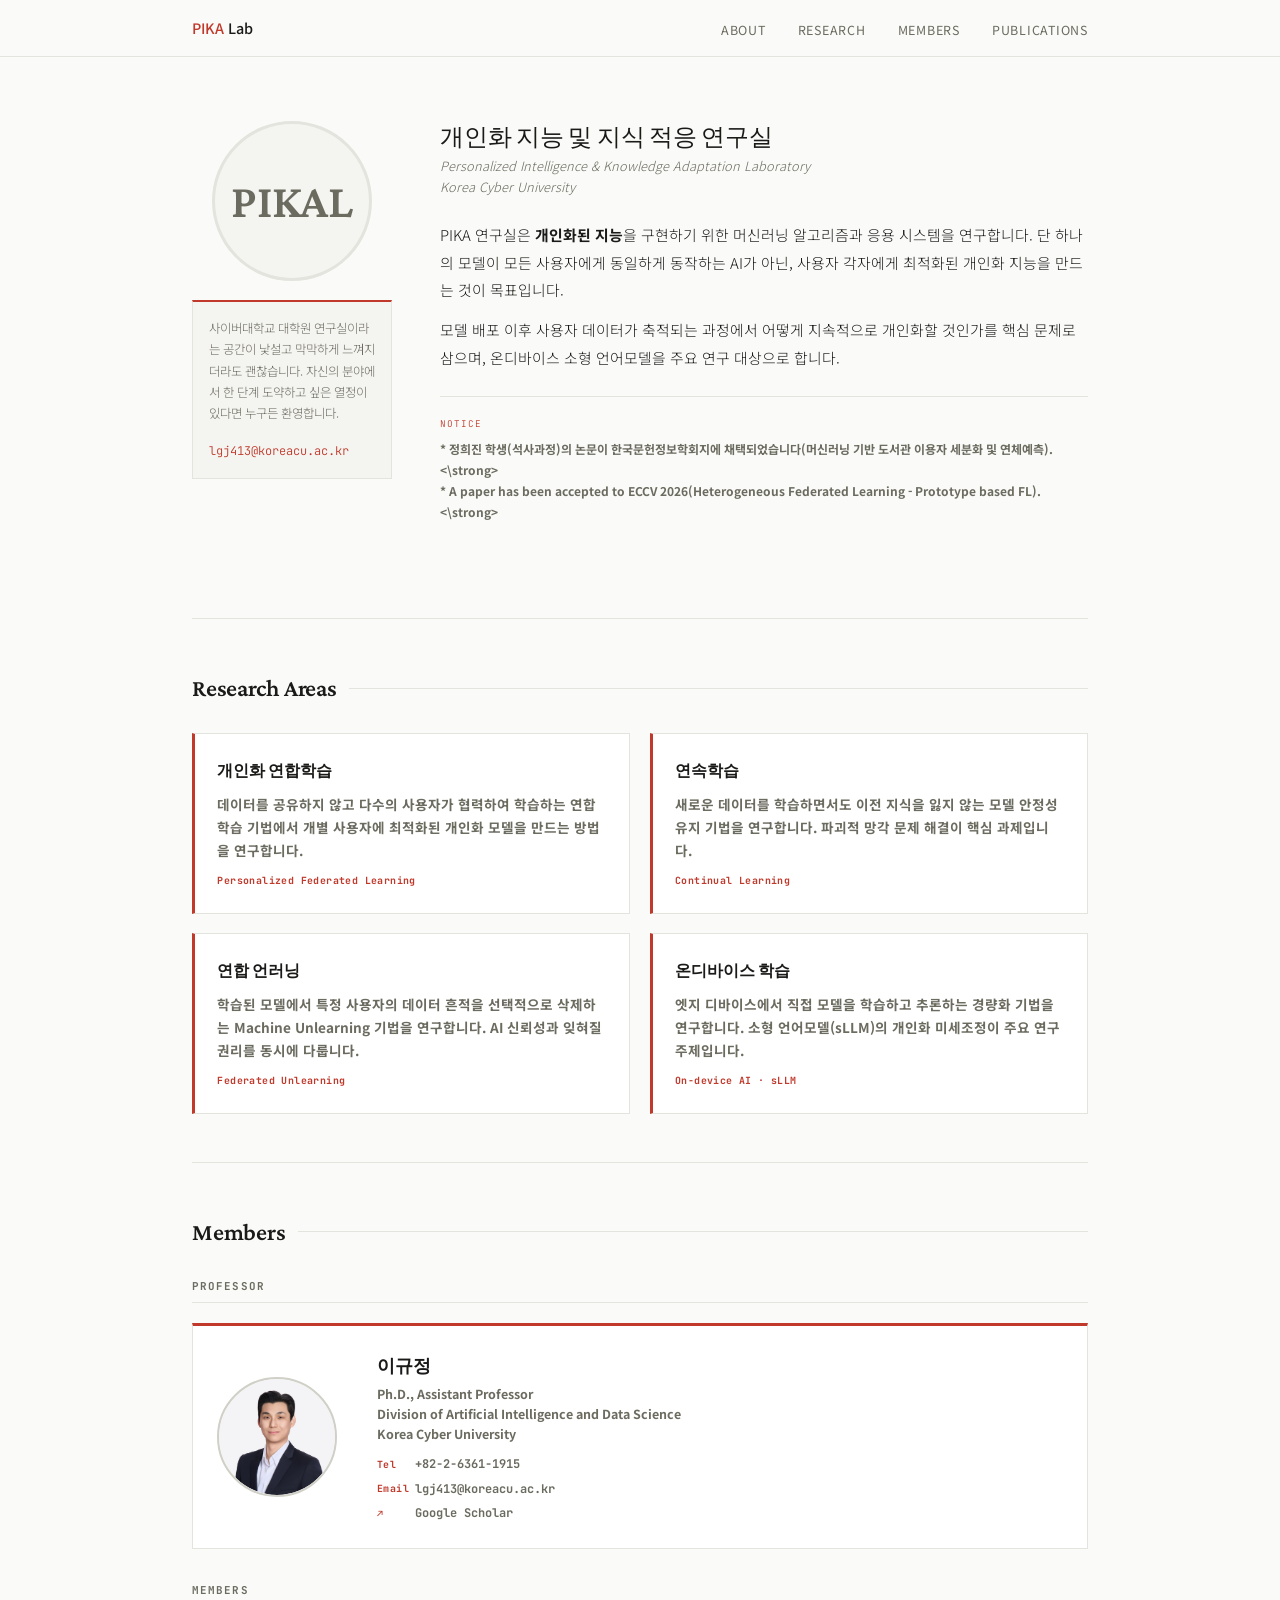
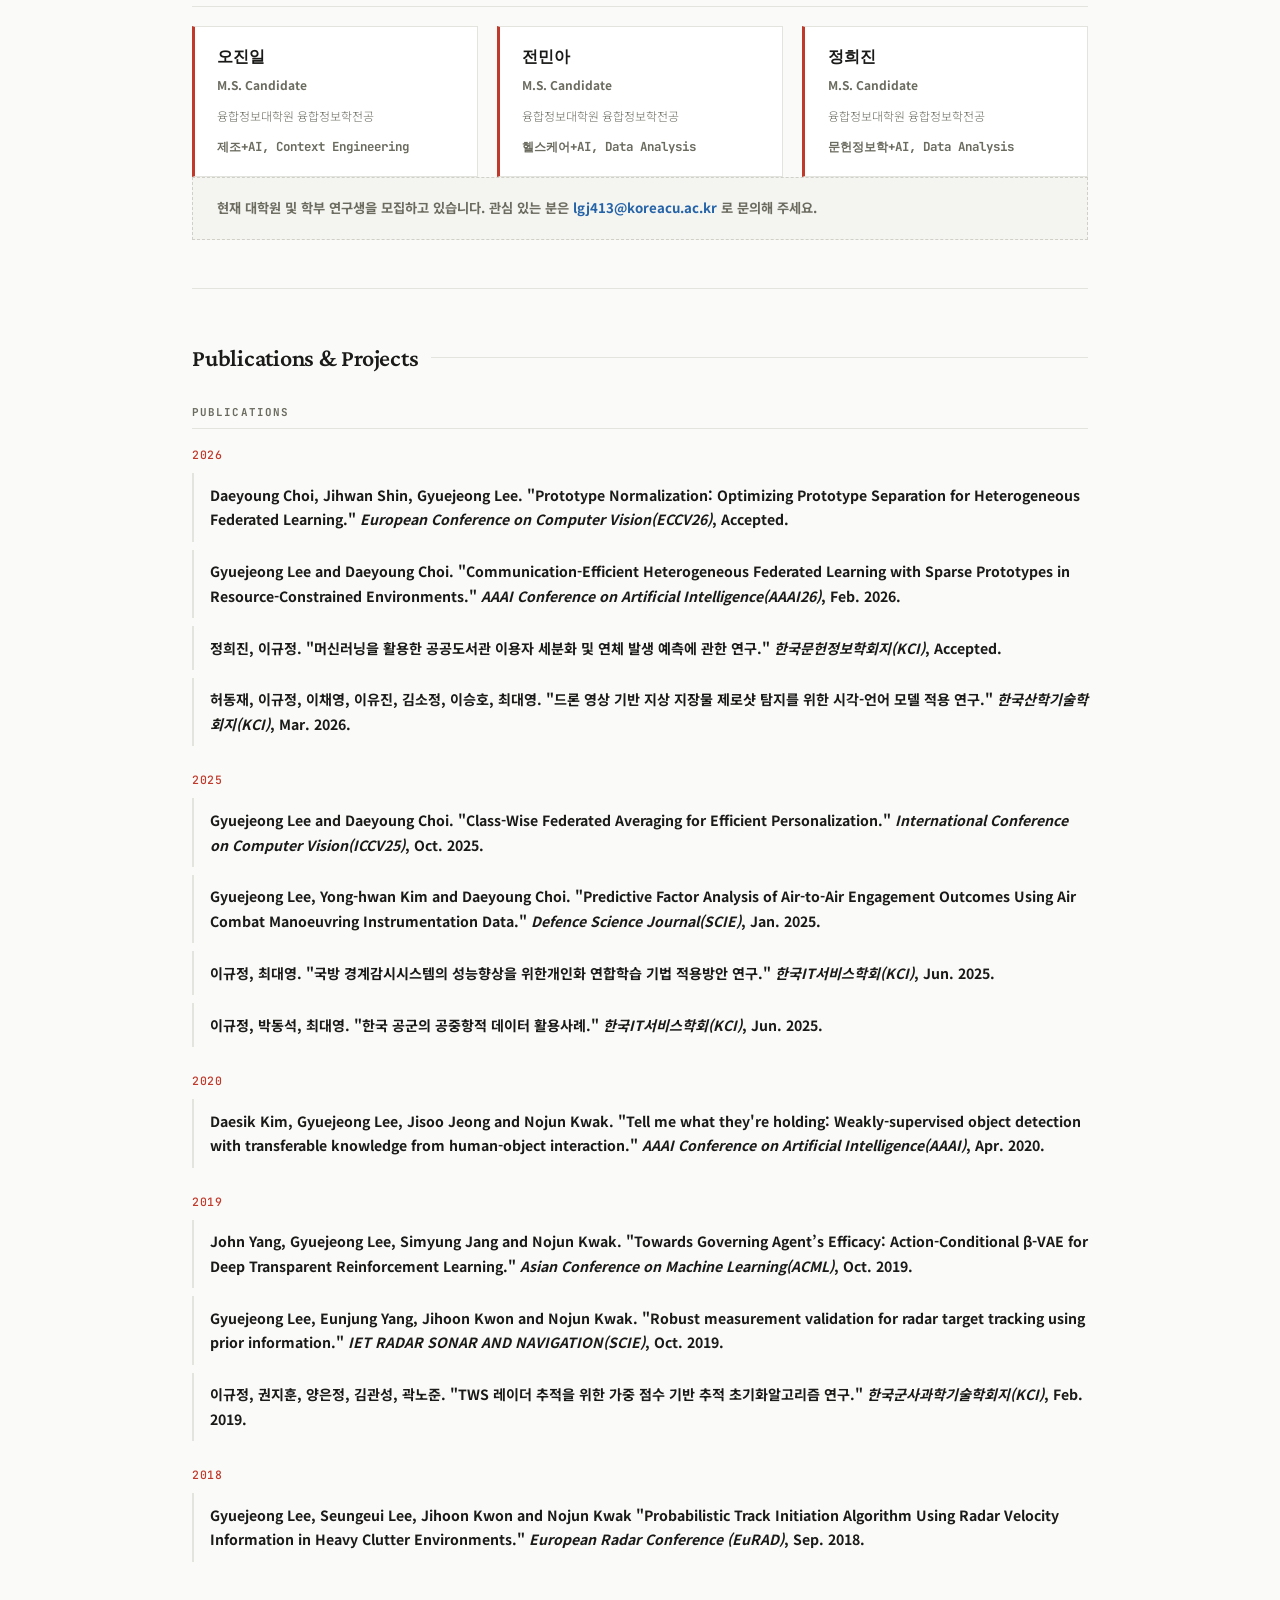
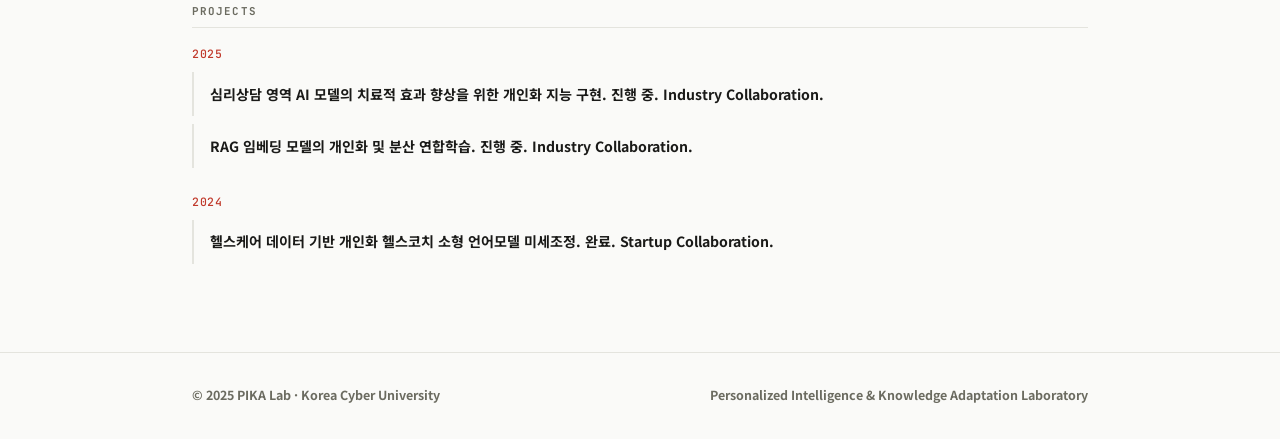
==== commit 6c6d2ebd: "Update index.html" ====
--- a/index.html
+++ b/index.html
@@ -596,8 +596,8 @@
           <div class="notice-label">Notice</div>
           <div class="notice-text">
             <!-- ✏️ 이 부분을 직접 수정하세요 -->
-            * 정희진 학생(석사과정)의 논문이 한국문헌정보학회지에 채택되었습니다(머신러닝 기반 도서관 이용자 세분화 및 연체예측).<br> 
-            * A paper has been accepted to ECCV 2026(Heterogeneous Federated Learning - Prototype based FL).<br> 
+            <strong>* 정희진 학생(석사과정)의 논문이 한국문헌정보학회지에 채택되었습니다(머신러닝 기반 도서관 이용자 세분화 및 연체예측).<\strong><br> 
+            <strong>* A paper has been accepted to ECCV 2026(Heterogeneous Federated Learning - Prototype based FL).<\strong><br> 
           </div>
         </div>
       </div>
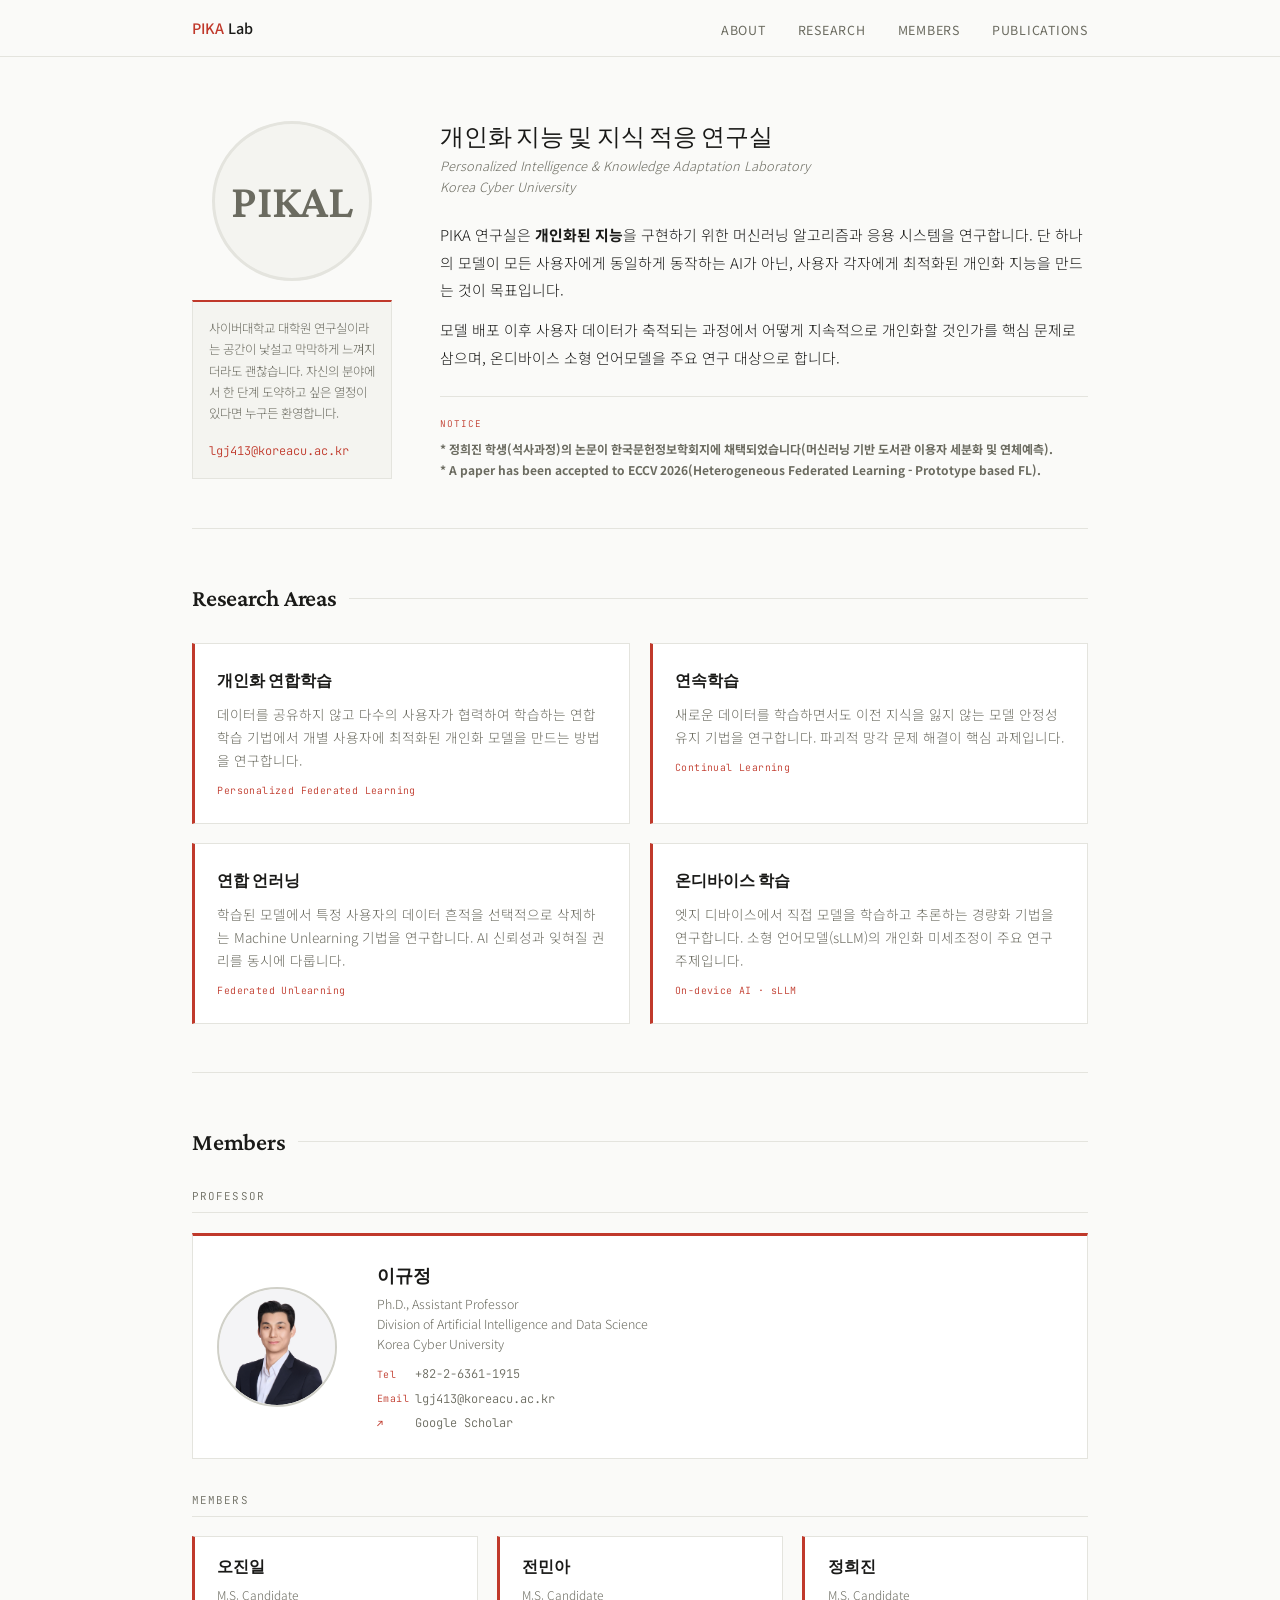
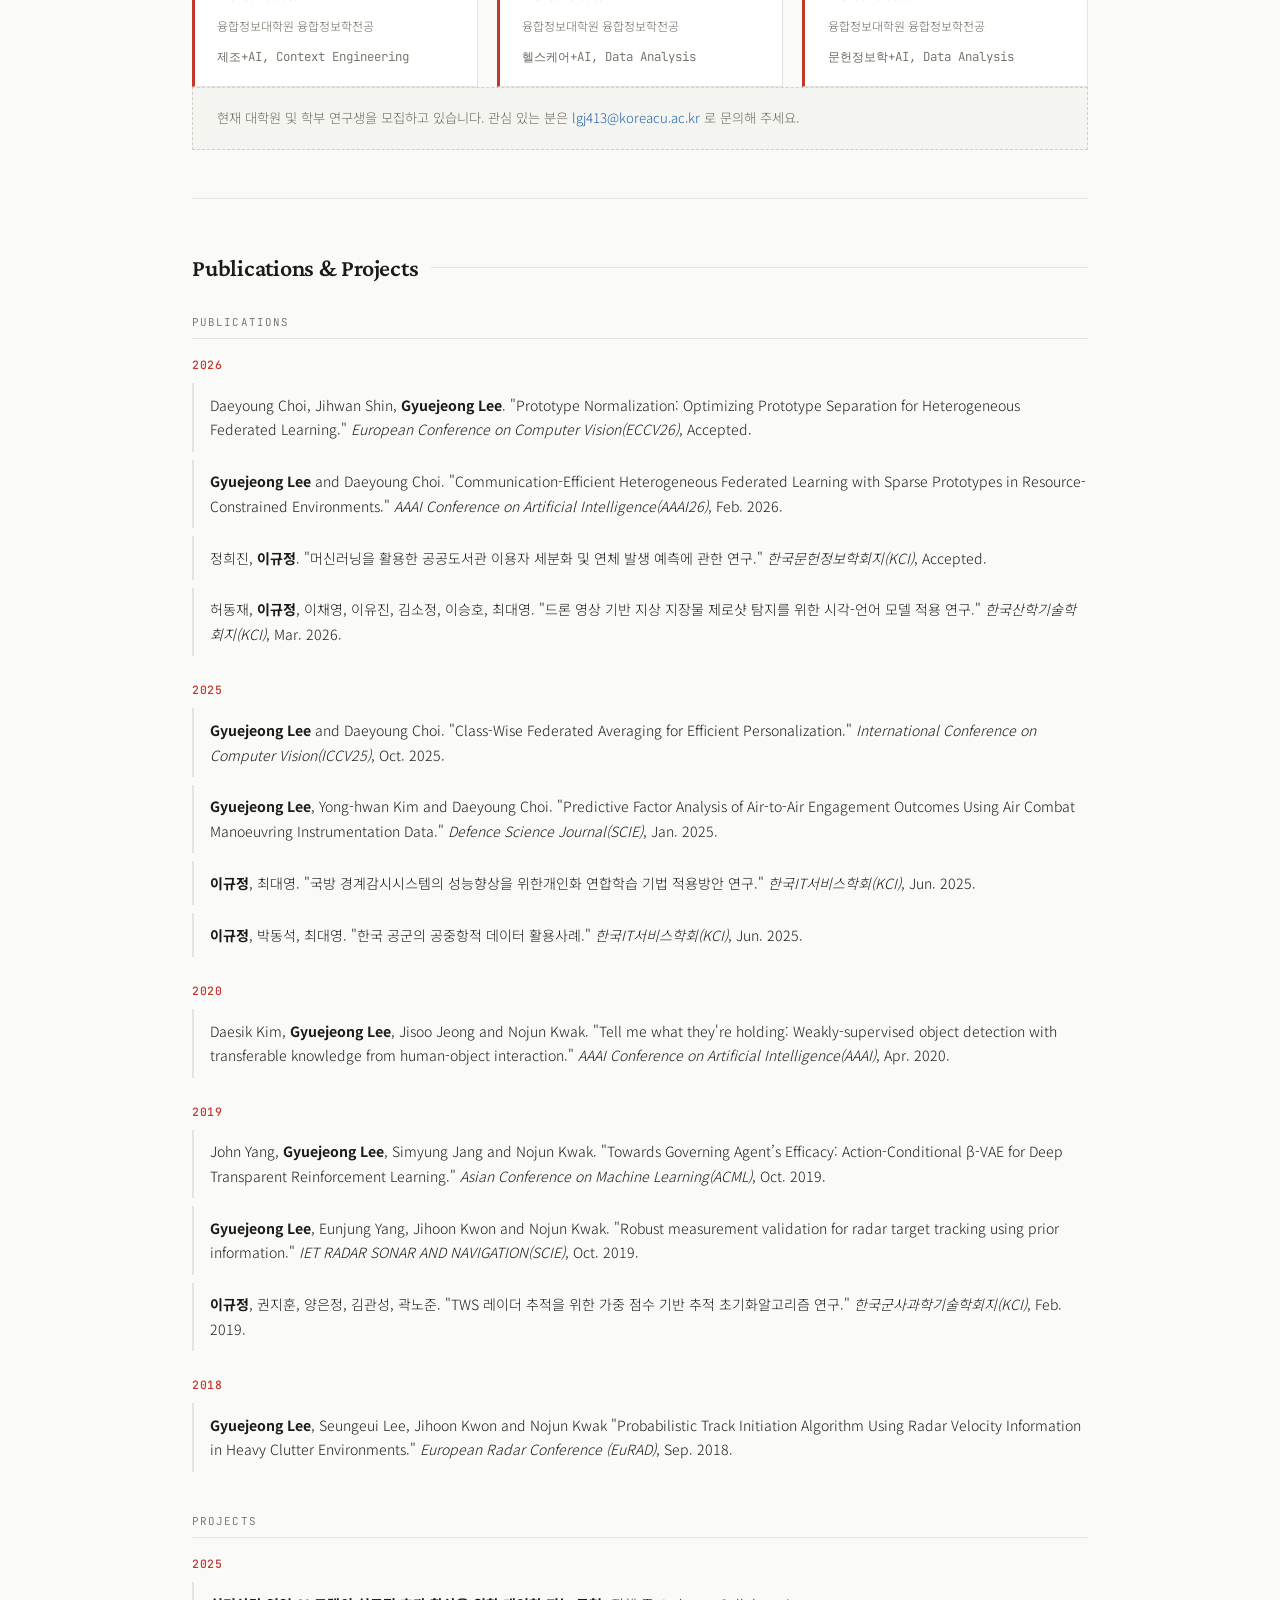
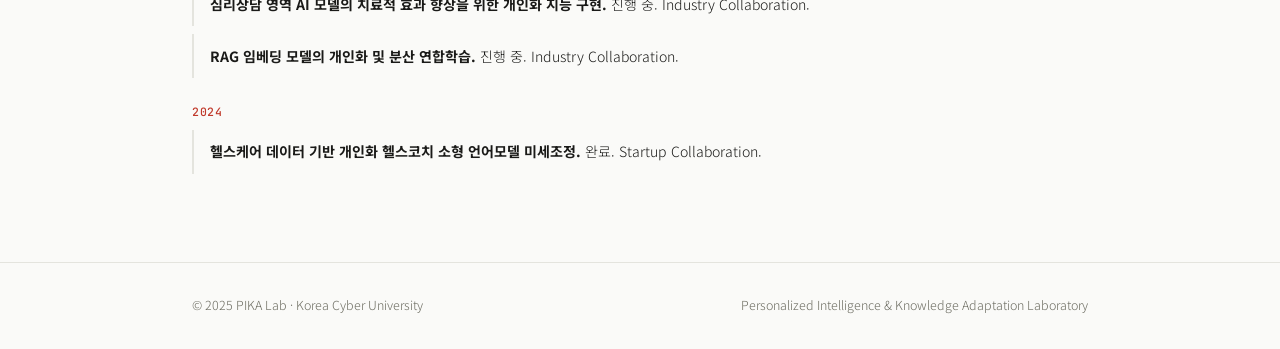
==== commit f17af0cf: "Update index.html" ====
--- a/index.html
+++ b/index.html
@@ -596,8 +596,8 @@
           <div class="notice-label">Notice</div>
           <div class="notice-text">
             <!-- ✏️ 이 부분을 직접 수정하세요 -->
-            <strong>* 정희진 학생(석사과정)의 논문이 한국문헌정보학회지에 채택되었습니다(머신러닝 기반 도서관 이용자 세분화 및 연체예측).<\strong><br> 
-            <strong>* A paper has been accepted to ECCV 2026(Heterogeneous Federated Learning - Prototype based FL).<\strong><br> 
+            <strong>* 정희진 학생(석사과정)의 논문이 한국문헌정보학회지에 채택되었습니다(머신러닝 기반 도서관 이용자 세분화 및 연체예측).</strong><br> 
+            <strong>* A paper has been accepted to ECCV 2026(Heterogeneous Federated Learning - Prototype based FL).</strong><br> 
           </div>
         </div>
       </div>
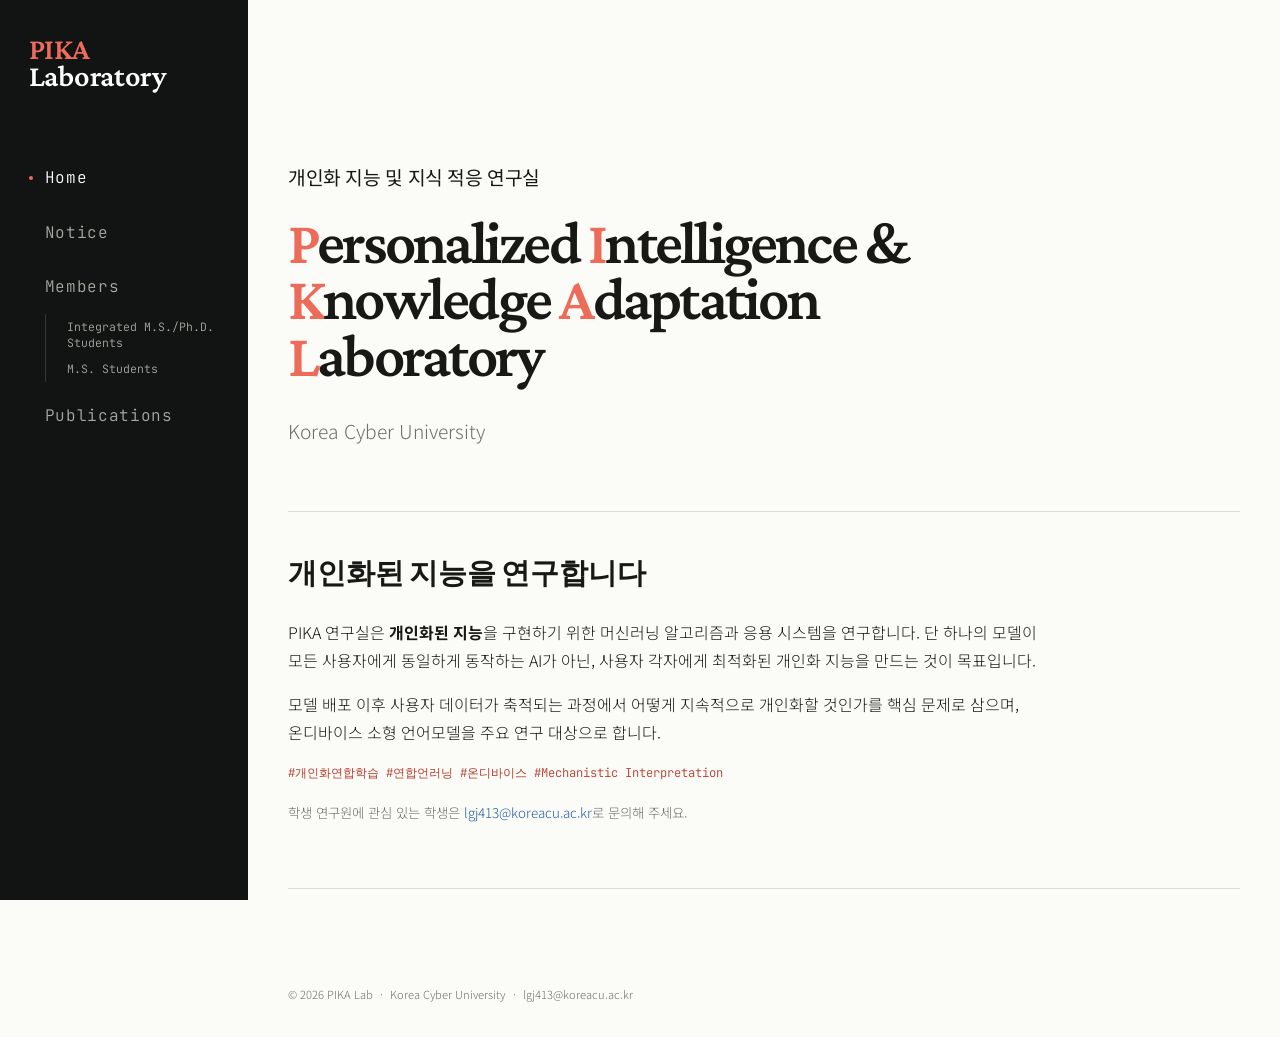
==== commit 8eadc44a: "Redesign lab website structure" ====
--- a/index.html
+++ b/index.html
@@ -1,825 +1,52 @@
 <!DOCTYPE html>
 <html lang="ko">
 <head>
-  <meta charset="UTF-8"/>
-  <meta name="viewport" content="width=device-width, initial-scale=1.0"/>
+  <meta charset="UTF-8">
+  <meta name="viewport" content="width=device-width, initial-scale=1.0">
+  <meta name="description" content="고려사이버대학교 개인화 지능 및 지식 적응 연구실">
   <title>PIKA Lab · Korea Cyber University</title>
-  <link href="https://fonts.googleapis.com/css2?family=Crimson+Pro:ital,wght@0,300;0,400;0,600;1,300;1,400&family=JetBrains+Mono:wght@400;500&family=Noto+Sans+KR:wght@300;400;500&display=swap" rel="stylesheet"/>
-  <style>
-    :root {
-      --bg: #fafaf8;
-      --bg2: #f4f4f0;
-      --surface: #ffffff;
-      --border: #e4e4de;
-      --border2: #d0d0c8;
-      --text: #1a1a18;
-      --muted: #6b6b60;
-      --accent: #c0392b;
-      --link: #2563a8;
-      --font-serif: 'Crimson Pro', Georgia, serif;
-      --font-mono: 'JetBrains Mono', monospace;
-      --font-sans: 'Noto Sans KR', sans-serif;
-    }
-
-    *, *::before, *::after { box-sizing: border-box; margin: 0; padding: 0; }
-    html { scroll-behavior: smooth; }
-
-    body {
-      background: var(--bg);
-      color: var(--text);
-      font-family: var(--font-sans);
-      font-weight: 300;
-      line-height: 1.75;
-    }
-
-    a { color: var(--link); text-decoration: none; }
-    a:hover { text-decoration: underline; }
-
-    /* HEADER */
-    header {
-      position: sticky;
-      top: 0;
-      z-index: 100;
-      background: rgba(250,250,248,0.96);
-      backdrop-filter: blur(8px);
-      border-bottom: 1px solid var(--border);
-    }
-
-    .header-inner {
-      max-width: 960px;
-      margin: 0 auto;
-      padding: 0 2rem;
-      display: flex;
-      align-items: center;
-      justify-content: space-between;
-      height: 56px;
-    }
-
-    .site-title {
-      font-family: var(--font-sans);
-      font-size: 0.9rem;
-      font-weight: 500;
-      color: var(--text);
-      line-height: 1.3;
-    }
-
-    .site-title .ko { font-size: 0.9rem; font-weight: 500; }
-    .site-title .accent { color: var(--accent); }
-
-    nav ul { list-style: none; display: flex; gap: 2rem; }
-
-    nav a {
-      font-size: 0.78rem;
-      font-weight: 400;
-      letter-spacing: 0.06em;
-      text-transform: uppercase;
-      color: var(--muted);
-      text-decoration: none;
-      transition: color 0.2s;
-    }
-
-    nav a:hover { color: var(--text); text-decoration: none; }
-
-    /* LAYOUT */
-    .page { max-width: 960px; margin: 0 auto; padding: 0 2rem; }
-
-    /* PROFILE */
-    .profile-section {
-      display: grid;
-      grid-template-columns: 200px 1fr;
-      gap: 3rem;
-      padding: 4rem 0 3rem;
-      border-bottom: 1px solid var(--border);
-    }
-
-    .profile-left {
-      display: flex;
-      flex-direction: column;
-      align-items: center;
-      gap: 1.2rem;
-    }
-
-    .profile-avatar {
-      width: 160px;
-      height: 160px;
-      border-radius: 50%;
-      background: var(--bg2);
-      border: 3px solid var(--border);
-      display: flex;
-      align-items: center;
-      justify-content: center;
-      overflow: hidden;
-    }
-
-    .avatar-placeholder {
-      font-family: var(--font-serif);
-      font-size: 3rem;
-      font-weight: 600;
-      color: var(--muted);
-    }
-
-    .profile-join {
-      width: 100%;
-      padding: 1rem;
-      background: var(--bg2);
-      border: 1px solid var(--border);
-      border-top: 2px solid var(--accent);
-    }
-
-    .profile-join p {
-      font-size: 0.78rem;
-      color: var(--muted);
-      line-height: 1.7;
-      margin-bottom: 0.6rem;
-    }
-
-    .profile-join a {
-      font-size: 0.75rem;
-      font-family: var(--font-mono);
-      color: var(--accent);
-      word-break: break-all;
-    }
-
-    .profile-right {}
-
-    .profile-name {
-      font-family: var(--font-serif);
-      font-size: 1.5rem; /* ✏️ 폰트 크기 조정: 1.2rem ~ 2rem 사이로 변경 가능 */
-      font-weight: 400;
-      letter-spacing: -0.01em;
-      line-height: 1.3;
-      margin-bottom: 0.25rem;
-    }
-
-    .profile-sub {
-      font-size: 0.8rem;
-      color: var(--muted);
-      line-height: 1.6;
-      margin-bottom: 1.5rem;
-      font-weight: 300;
-    }
-
-    .profile-sub .en { font-style: italic; }
-    .profile-sub .univ { font-style: italic; color: var(--muted); font-size: 0.8rem; }
-
-    .profile-bio p {
-      font-size: 0.93rem;
-      color: var(--text);
-      line-height: 1.85;
-      margin-bottom: 0.8rem;
-    }
-
-    .profile-divider {
-      width: 100%;
-      height: 1px;
-      background: var(--border);
-      margin: 1.5rem 0 1.2rem;
-    }
-
-    .notice-block {}
-
-    .notice-label {
-      font-family: var(--font-mono);
-      font-size: 0.58rem;
-      letter-spacing: 0.1em;
-      text-transform: uppercase;
-      color: var(--accent);
-      margin-bottom: 0.4rem;
-    }
-
-    .notice-text {
-      font-size: 0.75rem;
-      color: var(--muted);
-      line-height: 1.75;
-    }
-
-    /* SECTIONS */
-    .content-section {
-      padding: 3rem 0;
-      border-bottom: 1px solid var(--border);
-    }
-
-    .content-section:last-child { border-bottom: none; }
-
-    .section-title {
-      font-family: var(--font-serif);
-      font-size: 1.5rem;
-      font-weight: 600;
-      letter-spacing: -0.01em;
-      margin-bottom: 1.5rem;
-      color: var(--text);
-      display: flex;
-      align-items: center;
-      gap: 0.8rem;
-    }
-
-    .section-title::after {
-      content: '';
-      flex: 1;
-      height: 1px;
-      background: var(--border);
-    }
-
-    /* RESEARCH */
-    .research-grid {
-      display: grid;
-      grid-template-columns: repeat(2, 1fr);
-      gap: 1.2rem;
-    }
-
-    .research-item {
-      padding: 1.4rem;
-      background: var(--surface);
-      border: 1px solid var(--border);
-      border-left: 3px solid var(--accent);
-      transition: box-shadow 0.2s;
-    }
-
-    .research-item:hover { box-shadow: 0 2px 12px rgba(0,0,0,0.06); }
-
-    .research-item h3 {
-      font-family: var(--font-serif);
-      font-size: 1rem;
-      font-weight: 600;
-      margin-bottom: 0.5rem;
-    }
-
-    .research-item p {
-      font-size: 0.85rem;
-      color: var(--muted);
-      line-height: 1.7;
-    }
-
-    .research-tag {
-      display: inline-block;
-      font-family: var(--font-mono);
-      font-size: 0.62rem;
-      color: var(--accent);
-      margin-top: 0.6rem;
-      letter-spacing: 0.04em;
-    }
-
-    /* PUBLICATIONS & PROJECTS */
-    .pub-group { margin-bottom: 2.5rem; }
-    .pub-group:last-child { margin-bottom: 0; }
-
-    .pub-group-title {
-      font-family: var(--font-mono);
-      font-size: 0.68rem;
-      letter-spacing: 0.1em;
-      text-transform: uppercase;
-      color: var(--muted);
-      border-bottom: 1px solid var(--border);
-      padding-bottom: 0.4rem;
-      margin-bottom: 1rem;
-    }
-
-    .pub-year-block { margin-bottom: 1.5rem; }
-
-    .pub-year-label {
-      font-family: var(--font-mono);
-      font-size: 0.72rem;
-      color: var(--accent);
-      letter-spacing: 0.06em;
-      margin-bottom: 0.5rem;
-      font-weight: 500;
-    }
-
-    .pub-entry {
-      font-size: 0.88rem;
-      color: var(--text);
-      line-height: 1.75;
-      padding: 0.6rem 0 0.6rem 1rem;
-      border-left: 2px solid var(--border);
-      margin-bottom: 0.5rem;
-      /* 직접 편집 가능한 영역 — 텍스트를 수정하세요 */
-    }
-
-    .pub-entry:last-child { margin-bottom: 0; }
-
-    /* MEMBERS */
-    .members-group { margin-bottom: 2rem; }
-    .members-group:last-child { margin-bottom: 0; }
-
-    .members-subtitle {
-      font-size: 0.68rem;
-      font-family: var(--font-mono);
-      letter-spacing: 0.1em;
-      text-transform: uppercase;
-      color: var(--muted);
-      border-bottom: 1px solid var(--border);
-      padding-bottom: 0.4rem;
-      margin-bottom: 1.2rem;
-    }
-
-    .members-grid {
-      display: grid;
-      grid-template-columns: repeat(3, 1fr);
-      gap: 1.2rem;
-    }
-
-    .member-card {
-      display: flex;
-      flex-direction: column;
-      gap: 0.5rem;
-      padding: 1.2rem 1.4rem;
-      background: var(--surface);
-      border: 1px solid var(--border);
-      border-left: 3px solid var(--accent);
-      transition: box-shadow 0.2s;
-    }
-
-    .member-card:hover { box-shadow: 0 2px 10px rgba(0,0,0,0.05); }
-
-    .member-name {
-      font-family: var(--font-serif);
-      font-size: 1.05rem;
-      font-weight: 600;
-      color: var(--text);
-      line-height: 1.3;
-    }
-
-    .member-role {
-      font-size: 0.78rem;
-      color: var(--muted);
-      line-height: 1.4;
-    }
-
-    .member-dept {
-      font-size: 0.75rem;
-      color: var(--muted);
-      line-height: 1.4;
-      font-weight: 300;
-    }
-
-    .member-research {
-      display: flex;
-      align-items: flex-start;
-      gap: 0.4rem;
-      margin-top: 0.3rem;
-      flex-wrap: wrap;
-    }
-
-    .member-research-icon {
-      font-size: 0.78rem;
-      color: var(--accent);
-      flex-shrink: 0;
-      margin-top: 0.05rem;
-    }
-
-    .member-research-text {
-      font-size: 0.78rem;
-      color: var(--muted);
-      line-height: 1.5;
-      font-family: var(--font-mono);
-    }
-
-    .member-avatar {
-      width: 56px;
-      height: 56px;
-      min-width: 56px;
-      border-radius: 50%;
-      background: var(--bg2);
-      border: 2px solid var(--border);
-      display: flex;
-      align-items: center;
-      justify-content: center;
-      font-family: var(--font-serif);
-      font-size: 1.1rem;
-      color: var(--muted);
-    }
-
-    .member-info {}
-
-    .member-name {
-      font-family: var(--font-serif);
-      font-size: 1rem;
-      font-weight: 600;
-      margin-bottom: 0.1rem;
-      color: var(--text);
-    }
-
-    .member-role {
-      font-size: 0.75rem;
-      color: var(--muted);
-      margin-bottom: 0.4rem;
-      line-height: 1.4;
-    }
-
-    .member-links {
-      display: flex;
-      flex-direction: column;
-      gap: 0.15rem;
-    }
-
-    .member-link {
-      font-size: 0.72rem;
-      font-family: var(--font-mono);
-      color: var(--muted);
-      text-decoration: none;
-      display: flex;
-      align-items: center;
-      gap: 0.3rem;
-    }
-
-    .member-link:hover { color: var(--link); text-decoration: none; }
-
-    .member-link-label {
-      font-size: 0.62rem;
-      color: var(--accent);
-      letter-spacing: 0.04em;
-      min-width: 14px;
-    }
-    
-    /* professor card full width */
-    .professor-card {
-      display: grid;
-      grid-template-columns: 136px 1fr;
-      gap: 1.5rem;
-      padding: 1.5rem;
-      background: var(--surface);
-      border: 1px solid var(--border);
-      border-top: 3px solid var(--accent);
-      margin-bottom: 1.5rem;
-      align-items: center;
-    }
-
-    .professor-avatar {
-      width: 120px;
-      height: 120px;
-      border-radius: 50%;
-      background: var(--bg2);
-      border: 2px solid var(--border2);
-      display: flex;
-      align-items: center;
-      justify-content: center;
-      font-family: var(--font-serif);
-      font-size: 2rem;
-      color: var(--muted);
-      overflow: hidden;
-    }
-
-    .professor-name {
-      font-family: var(--font-serif);
-      font-size: 1.15rem;
-      font-weight: 600;
-      margin-bottom: 0.2rem;
-    }
-
-    .professor-role {
-      font-size: 0.78rem;
-      color: var(--muted);
-      line-height: 1.6;
-      margin-bottom: 0.6rem;
-    }
-
-    .professor-links {
-      display: flex;
-      flex-direction: column;
-      gap: 0.2rem;
-    }
-
-    .professor-link {
-      font-size: 0.75rem;
-      font-family: var(--font-mono);
-      color: var(--muted);
-      text-decoration: none;
-      display: flex;
-      align-items: center;
-      gap: 0.4rem;
-    }
-
-    .professor-link:hover { color: var(--link); text-decoration: none; }
-
-    .professor-link-label {
-      font-size: 0.62rem;
-      color: var(--accent);
-      letter-spacing: 0.04em;
-      min-width: 32px;
-    }
-
-    .recruiting-box {
-      padding: 1.2rem 1.5rem;
-      border: 1px dashed var(--border2);
-      background: var(--bg2);
-      font-size: 0.83rem;
-      color: var(--muted);
-      line-height: 1.7;
-    }
-
-    /* FOOTER */
-    footer {
-      border-top: 1px solid var(--border);
-      padding: 2rem 0;
-      margin-top: 1rem;
-    }
-
-    .footer-inner {
-      max-width: 960px;
-      margin: 0 auto;
-      padding: 0 2rem;
-      display: flex;
-      align-items: center;
-      justify-content: space-between;
-    }
-
-    footer p { font-size: 0.78rem; color: var(--muted); }
-
-    /* ANIMATIONS */
-    .fade-in {
-      opacity: 0;
-      transform: translateY(12px);
-      transition: opacity 0.5s ease, transform 0.5s ease;
-    }
-    .fade-in.visible { opacity: 1; transform: translateY(0); }
-
-    /* RESPONSIVE */
-    @media (max-width: 720px) {
-      .profile-section { grid-template-columns: 1fr; }
-      .profile-left { flex-direction: row; align-items: flex-start; flex-wrap: wrap; }
-      .profile-avatar { width: 80px; height: 80px; min-width: 80px; }
-      .profile-join { width: 100%; }
-      .research-grid { grid-template-columns: 1fr; }
-      .members-grid { grid-template-columns: 1fr; }
-      .professor-card { grid-template-columns: 1fr; }
-      nav ul { gap: 1rem; }
-    }
-  </style>
+  <link rel="preconnect" href="https://fonts.googleapis.com">
+  <link rel="preconnect" href="https://fonts.gstatic.com" crossorigin>
+  <link href="https://fonts.googleapis.com/css2?family=Crimson+Pro:wght@400;500;600&family=JetBrains+Mono:wght@400;500&family=Noto+Sans+KR:wght@300;400;500&display=swap" rel="stylesheet">
+  <link rel="stylesheet" href="/assets/css/style.css">
 </head>
 <body>
-
-  <header>
-    <div class="header-inner">
-      <div class="site-title">
-        <span class="ko"><span class="accent">PIKA</span> Lab</span>
-      </div>
-      <nav>
-        <ul>
-          <li><a href="#about">About</a></li>
-          <li><a href="#research">Research</a></li>
-          <li><a href="#members">Members</a></li>
-          <li><a href="#publications">Publications</a></li>
-        </ul>
-      </nav>
+  <button class="menu-button" type="button" aria-label="메뉴 열기" aria-expanded="false">☰</button>
+  <div class="nav-scrim" aria-hidden="true"></div>
+  <aside class="sidebar">
+    <div>
+      <a class="brand" href="/"><span class="brand-mark">PIKA</span><span>Laboratory</span></a>
     </div>
-  </header>
-
-  <main class="page">
-
-    <!-- ABOUT -->
-    <section id="about" class="profile-section fade-in">
-      <div class="profile-left">
-        <div class="profile-avatar">
-          <span class="avatar-placeholder">PIKAL</span>
+    <nav class="site-nav" aria-label="주요 메뉴">
+      <ul>
+        <li><a href="/" aria-current="page">Home</a></li>
+        <li><a href="/notice/">Notice</a></li>
+        <li><a href="/members/">Members</a><ul class="subnav"><li><a href="/members/integrated-m-s-ph-d-students/">Integrated M.S./Ph.D. Students</a></li><li><a href="/members/m-s-students/">M.S. Students</a></li></ul></li>
+        <li><a href="/publications/">Publications</a></li>
+      </ul>
+    </nav>
+  </aside>
+  <div class="page-shell">
+    <main class="page-content">
+      <section class="home-hero">
+        <div class="hero-inner">
+          <p class="hero-ko">개인화 지능 및 지식 적응 연구실</p>
+          <h1 class="hero-title"><span><span class="accent">P</span>ersonalized <span class="accent">I</span>ntelligence &amp;</span><span><span class="accent">K</span>nowledge <span class="accent">A</span>daptation</span><span><span class="accent">L</span>aboratory</span></h1>
+          <p class="hero-univ">Korea Cyber University</p>
         </div>
-        <div class="profile-join">
-          <p>사이버대학교 대학원 연구실이라는 공간이 낯설고 막막하게 느껴지더라도 괜찮습니다. 자신의 분야에서 한 단계 도약하고 싶은 열정이 있다면 누구든 환영합니다.</p>
-          <a href="mailto:lgj413@koreacu.ac.kr">lgj413@koreacu.ac.kr</a>
+      </section>
+      <section class="home-intro" aria-labelledby="home-intro-title">
+        <div class="lead">
+          <h2 id="home-intro-title">개인화된 지능을 연구합니다</h2>
+          <p>PIKA 연구실은 <strong>개인화된 지능</strong>을 구현하기 위한 머신러닝 알고리즘과 응용 시스템을 연구합니다. 단 하나의 모델이 모든 사용자에게 동일하게 동작하는 AI가 아닌, 사용자 각자에게 최적화된 개인화 지능을 만드는 것이 목표입니다.</p>
+          <p>모델 배포 이후 사용자 데이터가 축적되는 과정에서 어떻게 지속적으로 개인화할 것인가를 핵심 문제로 삼으며,<br>온디바이스 소형 언어모델을 주요 연구 대상으로 합니다.</p>
+          <p class="home-tags">#개인화연합학습 #연합언러닝 #온디바이스 #Mechanistic Interpretation</p>
+          <p class="home-recruiting">학생 연구원에 관심 있는 학생은 <a href="mailto:lgj413@koreacu.ac.kr">lgj413@koreacu.ac.kr</a>로 문의해 주세요.</p>
         </div>
-      </div>
-
-      <div class="profile-right">
-        <h1 class="profile-name">개인화 지능 및 지식 적응 연구실</h1>
-        <div class="profile-sub">
-          <div class="en"><span class="accent">P</span>ersonalized <span class="accent">I</span>ntelligence & <span class="accent">K</span>nowledge <span class="accent">A</span>daptation Laboratory</div>
-          <div class="univ">Korea Cyber University</div>
-        </div>
-
-        <div class="profile-bio">
-          <p>PIKA 연구실은 <strong>개인화된 지능</strong>을 구현하기 위한 머신러닝 알고리즘과 응용 시스템을 연구합니다. 단 하나의 모델이 모든 사용자에게 동일하게 동작하는 AI가 아닌, 사용자 각자에게 최적화된 개인화 지능을 만드는 것이 목표입니다.</p>
-          <p>모델 배포 이후 사용자 데이터가 축적되는 과정에서 어떻게 지속적으로 개인화할 것인가를 핵심 문제로 삼으며, 온디바이스 소형 언어모델을 주요 연구 대상으로 합니다.</p>
-        </div>
-
-        <div class="profile-divider"></div>
-
-        <div class="notice-block">
-          <div class="notice-label">Notice</div>
-          <div class="notice-text">
-            <!-- ✏️ 이 부분을 직접 수정하세요 -->
-            <strong>* 정희진 학생(석사과정)의 논문이 한국문헌정보학회지에 채택되었습니다(머신러닝 기반 도서관 이용자 세분화 및 연체예측).</strong><br> 
-            <strong>* A paper has been accepted to ECCV 2026(Heterogeneous Federated Learning - Prototype based FL).</strong><br> 
-          </div>
-        </div>
-      </div>
-    </section>
-
-    <!-- RESEARCH -->
-    <section id="research" class="content-section fade-in">
-      <h2 class="section-title">Research Areas</h2>
-      <div class="research-grid">
-        <div class="research-item">
-          <h3>개인화 연합학습</h3>
-          <p>데이터를 공유하지 않고 다수의 사용자가 협력하여 학습하는 연합학습 기법에서 개별 사용자에 최적화된 개인화 모델을 만드는 방법을 연구합니다.</p>
-          <span class="research-tag">Personalized Federated Learning</span>
-        </div>
-        <div class="research-item">
-          <h3>연속학습</h3>
-          <p>새로운 데이터를 학습하면서도 이전 지식을 잃지 않는 모델 안정성 유지 기법을 연구합니다. 파괴적 망각 문제 해결이 핵심 과제입니다.</p>
-          <span class="research-tag">Continual Learning</span>
-        </div>
-        <div class="research-item">
-          <h3>연합 언러닝</h3>
-          <p>학습된 모델에서 특정 사용자의 데이터 흔적을 선택적으로 삭제하는 Machine Unlearning 기법을 연구합니다. AI 신뢰성과 잊혀질 권리를 동시에 다룹니다.</p>
-          <span class="research-tag">Federated Unlearning</span>
-        </div>
-        <div class="research-item">
-          <h3>온디바이스 학습</h3>
-          <p>엣지 디바이스에서 직접 모델을 학습하고 추론하는 경량화 기법을 연구합니다. 소형 언어모델(sLLM)의 개인화 미세조정이 주요 연구 주제입니다.</p>
-          <span class="research-tag">On-device AI · sLLM</span>
-        </div>
-      </div>
-    </section>
-
-    <!-- MEMBERS -->
-    <section id="members" class="content-section fade-in">
-      <h2 class="section-title">Members</h2>
-
-      <!-- Professor -->
-      <div class="members-group">
-        <div class="members-subtitle">Professor</div>
-        <div class="professor-card">
-          <div class="professor-avatar">
-            <img src="assets/Prof.jpeg" alt="이규정" style="width:100%;height:100%;object-fit:cover;border-radius:50%;"/>
-          </div>
-          <div>
-            <div class="professor-name">이규정</div>
-            <div class="professor-role">
-              Ph.D., Assistant Professor<br/>
-              Division of Artificial Intelligence and Data Science<br/>
-              Korea Cyber University
-            </div>
-            <div class="professor-links">
-              <a href="tel:+82-2-6361-1915" class="professor-link">
-                <span class="professor-link-label">Tel</span> +82-2-6361-1915
-              </a>
-              <a href="mailto:lgj413@koreacu.ac.kr" class="professor-link">
-                <span class="professor-link-label">Email</span> lgj413@koreacu.ac.kr
-              </a>
-              <a href="https://scholar.google.com/citations?user=N2N5IMoAAAAJ&hl=ko" class="professor-link" target="_blank">
-                <!-- ✏️ href="#" 를 Google Scholar 프로필 URL로 교체하세요 -->
-                <span class="professor-link-label">↗</span> Google Scholar
-              </a>
-            </div>
-          </div>
-        </div>
-      </div>
-
-      <!-- Students -->
-      <div class="members-group">
-        <div class="members-subtitle">Members</div>
-        <div class="members-grid">
-          
-          <!-- ✏️ 아래 member-card 를 복사하여 학생을 추가하세요 -->
-          <div class="member-card">
-            <div class="member-name">오진일</div>
-            <div class="member-role">M.S. Candidate</div>
-            <div class="member-dept">융합정보대학원 융합정보학전공</div>
-            <div class="member-research">
-              <!-- ✏️ 아이콘(🔬 🤖 💡 🧩 등)과 연구분야를 수정하세요 -->
-              <!-- <span class="member-research-icon">💡</span> -->
-              <span class="member-research-text">제조+AI, Context Engineering</span>
-            </div>
-          </div>
-
-          <div class="member-card">
-            <div class="member-name">전민아</div>
-            <div class="member-role">M.S. Candidate</div>
-            <div class="member-dept">융합정보대학원 융합정보학전공</div>
-            <div class="member-research">
-              <!-- ✏️ 아이콘(🔬 🤖 💡 🧩 등)과 연구분야를 수정하세요 -->
-              <!-- <span class="member-research-icon">💡</span> -->
-              <span class="member-research-text">헬스케어+AI, Data Analysis</span>
-            </div>
-          </div>
-
-          <div class="member-card">
-            <div class="member-name">정희진</div>
-            <div class="member-role">M.S. Candidate</div>
-            <div class="member-dept">융합정보대학원 융합정보학전공</div>
-            <div class="member-research">
-              <!-- ✏️ 아이콘(🔬 🤖 💡 🧩 등)과 연구분야를 수정하세요 -->
-              <!-- <span class="member-research-icon">💡</span> -->
-              <span class="member-research-text">문헌정보학+AI, Data Analysis</span>
-            </div>
-          </div>
-          
-        </div>
-
-        <div class="recruiting-box">
-          현재 대학원 및 학부 연구생을 모집하고 있습니다. 관심 있는 분은 <a href="mailto:lgj413@koreacu.ac.kr">lgj413@koreacu.ac.kr</a> 로 문의해 주세요.
-        </div>
-      </div>
-    </section>
-
-    <!-- PUBLICATIONS & PROJECTS -->
-    <section id="publications" class="content-section fade-in">
-      <h2 class="section-title">Publications & Projects</h2>
-
-      <!-- Publications -->
-      <div class="pub-group">
-        <div class="pub-group-title">Publications</div>
-
-        <div class="pub-year-block">
-          <div class="pub-year-label">2026</div>
-          <!-- ✏️ 아래 pub-entry 를 복사하여 논문을 추가하세요 -->
-          <div class="pub-entry">
-            Daeyoung Choi, Jihwan Shin, <strong>Gyuejeong Lee</strong>. "Prototype Normalization: Optimizing Prototype Separation for Heterogeneous Federated Learning." <em>European Conference on Computer Vision(ECCV26)</em>, Accepted.
-          </div>
-          <div class="pub-entry">
-            <strong>Gyuejeong Lee</strong> and Daeyoung Choi. "Communication-Efficient Heterogeneous Federated Learning with Sparse Prototypes in Resource-Constrained Environments." <em>AAAI Conference on Artificial Intelligence(AAAI26)</em>, Feb. 2026.
-          </div>
-          <div class="pub-entry">
-            정희진, <strong>이규정</strong>. "머신러닝을 활용한 공공도서관 이용자 세분화 및 연체 발생 예측에 관한 연구." <em>한국문헌정보학회지(KCI)</em>, Accepted.
-          </div>
-          <div class="pub-entry">
-            허동재, <strong>이규정</strong>, 이채영, 이유진, 김소정, 이승호, 최대영. "드론 영상 기반 지상 지장물 제로샷 탐지를 위한 시각-언어 모델 적용 연구." <em>한국산학기술학회지(KCI)</em>, Mar. 2026.
-          </div>
-        </div>
-
-        <div class="pub-year-block">
-          <div class="pub-year-label">2025</div>
-          <!-- ✏️ 아래 pub-entry 를 복사하여 논문을 추가하세요 -->
-          <div class="pub-entry">
-            <strong>Gyuejeong Lee</strong> and Daeyoung Choi. "Class-Wise Federated Averaging for Efficient Personalization." <em>International Conference on Computer Vision(ICCV25)</em>, Oct. 2025.
-          </div>
-          <div class="pub-entry">
-            <strong>Gyuejeong Lee</strong>, Yong-hwan Kim and Daeyoung Choi. "Predictive Factor Analysis of Air-to-Air Engagement Outcomes Using Air Combat Manoeuvring Instrumentation Data." <em>Defence Science Journal(SCIE)</em>, Jan. 2025.
-          </div>
-          <div class="pub-entry">
-            <strong>이규정</strong>, 최대영. "국방 경계감시시스템의 성능향상을 위한개인화 연합학습 기법 적용방안 연구." <em>한국IT서비스학회(KCI)</em>, Jun. 2025.
-          </div>
-          <div class="pub-entry">
-            <strong>이규정</strong>, 박동석, 최대영. "한국 공군의 공중항적 데이터 활용사례." <em>한국IT서비스학회(KCI)</em>, Jun. 2025.
-          </div>
-        </div>
-
-        <div class="pub-year-block">
-          <div class="pub-year-label">2020</div>
-          <div class="pub-entry">
-           Daesik Kim, <strong>Gyuejeong Lee</strong>, Jisoo Jeong and Nojun Kwak. "Tell me what they're holding: Weakly-supervised object detection with transferable knowledge from human-object interaction." <em>AAAI Conference on Artificial Intelligence(AAAI)</em>, Apr. 2020.
-          </div>
-        </div>
-
-        <div class="pub-year-block">
-          <div class="pub-year-label">2019</div>
-          <div class="pub-entry">
-           John Yang, <strong>Gyuejeong Lee</strong>, Simyung Jang and Nojun Kwak. "Towards Governing Agent’s Efficacy: Action-Conditional β-VAE for Deep Transparent Reinforcement Learning." <em>Asian Conference on Machine Learning(ACML)</em>, Oct. 2019.
-          </div>
-          <div class="pub-entry">
-           <strong>Gyuejeong Lee</strong>, Eunjung Yang, Jihoon Kwon and Nojun Kwak. "Robust measurement validation for radar target tracking using prior information." <em>IET RADAR SONAR AND NAVIGATION(SCIE)</em>, Oct. 2019.
-          </div>
-          <div class="pub-entry">
-           <strong>이규정</strong>, 권지훈, 양은정, 김관성, 곽노준. "TWS 레이더 추적을 위한 가중 점수 기반 추적 초기화알고리즘 연구." <em>한국군사과학기술학회지(KCI)</em>, Feb. 2019.
-          </div>
-        </div>
-
-        <div class="pub-year-block">
-          <div class="pub-year-label">2018</div>
-          <div class="pub-entry">
-           <strong>Gyuejeong Lee</strong>, Seungeui Lee, Jihoon Kwon and Nojun Kwak "Probabilistic Track Initiation Algorithm Using Radar Velocity Information in Heavy Clutter Environments." <em>European Radar Conference (EuRAD)</em>, Sep. 2018.
-          </div>
-        </div>
-      </div>
-
-      <!-- Projects -->
-      <div class="pub-group">
-        <div class="pub-group-title">Projects</div>
-
-        <div class="pub-year-block">
-          <div class="pub-year-label">2025</div>
-          <!-- ✏️ 아래 pub-entry 를 복사하여 프로젝트를 추가하세요 -->
-          <div class="pub-entry">
-            <strong>심리상담 영역 AI 모델의 치료적 효과 향상을 위한 개인화 지능 구현.</strong> 진행 중. Industry Collaboration.
-          </div>
-          <div class="pub-entry">
-            <strong>RAG 임베딩 모델의 개인화 및 분산 연합학습.</strong> 진행 중. Industry Collaboration.
-          </div>
-        </div>
-
-        <div class="pub-year-block">
-          <div class="pub-year-label">2024</div>
-          <div class="pub-entry">
-            <strong>헬스케어 데이터 기반 개인화 헬스코치 소형 언어모델 미세조정.</strong> 완료. Startup Collaboration.
-          </div>
-        </div>
-      </div>
-    </section>
-
-  </main>
-
-  <footer>
-    <div class="footer-inner">
-      <p>© 2025 PIKA Lab · Korea Cyber University</p>
-      <p>Personalized Intelligence & Knowledge Adaptation Laboratory</p>
-    </div>
-  </footer>
-
-  <script>
-    const observer = new IntersectionObserver((entries) => {
-      entries.forEach(e => { if (e.isIntersecting) e.target.classList.add('visible'); });
-    }, { threshold: 0.08 });
-    document.querySelectorAll('.fade-in').forEach(el => observer.observe(el));
-  </script>
-
+      </section>
+    </main>
+    <footer class="site-footer"><span>© 2026 PIKA Lab</span><span aria-hidden="true">·</span><span>Korea Cyber University</span><span aria-hidden="true">·</span><a href="mailto:lgj413@koreacu.ac.kr">lgj413@koreacu.ac.kr</a></footer>
+  </div>
+  <script src="/assets/js/site.js"></script>
 </body>
 </html>
--- a/assets/css/style.css
+++ b/assets/css/style.css
@@ -0,0 +1,351 @@
+:root {
+  --sidebar: 248px;
+  --page-width: 980px;
+  --ink: #181816;
+  --muted: #6f706b;
+  --line: #deded8;
+  --paper: #fbfbf8;
+  --surface: #ffffff;
+  --nav: #121313;
+  --nav-muted: #aaa9a2;
+  --accent: #b83a2c;
+  --link: #245f9e;
+  --serif: "Crimson Pro", Georgia, serif;
+  --sans: "Noto Sans KR", Arial, sans-serif;
+  --mono: "JetBrains Mono", monospace;
+}
+
+* { box-sizing: border-box; }
+html { scroll-behavior: smooth; }
+body {
+  margin: 0;
+  color: var(--ink);
+  background: var(--paper);
+  font-family: var(--sans);
+  font-weight: 300;
+  line-height: 1.75;
+}
+a { color: var(--link); text-decoration: none; }
+a:hover { text-decoration: underline; }
+
+.sidebar {
+  position: fixed;
+  inset: 0 auto 0 0;
+  z-index: 20;
+  width: var(--sidebar);
+  padding: 2.25rem 1.8rem 1.7rem;
+  display: flex;
+  flex-direction: column;
+  background: var(--nav);
+  color: #fff;
+}
+.brand {
+  color: #fff;
+  font-family: var(--serif);
+  font-size: 1.9rem;
+  font-weight: 600;
+  letter-spacing: -.01em;
+  line-height: .9;
+}
+.brand:hover { text-decoration: none; }
+.brand span { display: block; }
+.brand-mark { color: #ec6b59; }
+.site-nav { margin-top: 4rem; }
+.site-nav ul { margin: 0; padding: 0; list-style: none; }
+.site-nav li + li { margin-top: .45rem; }
+.site-nav a {
+  position: relative;
+  display: block;
+  padding: .6rem 0 .6rem 1rem;
+  color: var(--nav-muted);
+  font-family: var(--mono);
+  font-size: 1rem;
+  letter-spacing: .04em;
+}
+.site-nav a::before {
+  content: "";
+  position: absolute;
+  left: 0;
+  top: 50%;
+  width: 4px;
+  height: 4px;
+  border-radius: 50%;
+  background: transparent;
+  transform: translateY(-50%);
+}
+.site-nav a:hover,
+.site-nav a[aria-current="page"] { color: #fff; text-decoration: none; }
+.site-nav a[aria-current="page"]::before { background: #ec6b59; }
+.site-nav .subnav {
+  margin: .2rem 0 .65rem 1rem;
+  padding-left: .7rem;
+  border-left: 1px solid #373836;
+}
+.site-nav .subnav li + li { margin-top: 0; }
+.site-nav .subnav a {
+  padding: .34rem 0 .34rem .65rem;
+  font-size: .72rem;
+  line-height: 1.35;
+  letter-spacing: 0;
+}
+.sidebar-meta {
+  margin-top: auto;
+  color: var(--nav-muted);
+  font-size: .8rem;
+  line-height: 1.7;
+}
+.sidebar-meta a { color: #d8d8d3; }
+
+.menu-button {
+  display: none;
+  position: fixed;
+  top: 1rem;
+  left: 1rem;
+  z-index: 40;
+  width: 42px;
+  height: 42px;
+  border: 0;
+  border-radius: 50%;
+  background: var(--nav);
+  color: #fff;
+  font-size: 1.15rem;
+  cursor: pointer;
+}
+.nav-scrim { display: none; }
+
+.page-shell { margin-left: var(--sidebar); min-height: 100vh; }
+.page-content {
+  width: min(calc(100% - 5rem), var(--page-width));
+  margin: 0 auto;
+  padding: 5rem 0 4rem;
+}
+.page-header { margin-bottom: 3.2rem; }
+.eyebrow {
+  margin: 0 0 .5rem;
+  color: var(--accent);
+  font-family: var(--mono);
+  font-size: .68rem;
+  letter-spacing: .12em;
+  text-transform: uppercase;
+}
+h1, h2, h3 { margin-top: 0; }
+h1, h2 { font-family: var(--serif); }
+h1 {
+  margin-bottom: .5rem;
+  font-size: clamp(2.3rem, 5vw, 4rem);
+  font-weight: 500;
+  line-height: 1.05;
+}
+.page-description { max-width: 650px; margin: 0; color: var(--muted); }
+
+.home-hero {
+  min-height: 48vh;
+  display: flex;
+  align-items: flex-start;
+  padding-top: clamp(3rem, 9vh, 6rem);
+  border-bottom: 1px solid var(--line);
+}
+.hero-inner { width: 100%; }
+.hero-ko {
+  margin: 0 0 1.2rem;
+  font-size: clamp(1.05rem, 1.7vw, 1.2rem);
+  font-weight: 400;
+  letter-spacing: -.02em;
+}
+.hero-title {
+  max-width: 760px;
+  margin: 0;
+  font-family: var(--serif);
+  font-size: clamp(2.35rem, 4.8vw, 4.5rem);
+  font-weight: 600;
+  letter-spacing: -.045em;
+  line-height: .92;
+}
+.hero-title span { display: block; }
+.hero-title > span:first-child { white-space: nowrap; }
+.hero-title .accent { display: inline; color: #ec6b59; }
+.hero-univ {
+  margin: 2rem 0 0;
+  color: var(--muted);
+  font-size: clamp(1.05rem, 1.7vw, 1.2rem);
+  letter-spacing: 0;
+}
+.hero-univ a { color: var(--muted); }
+.hero-contact-separator { margin: 0 .65rem; color: var(--line); }
+.home-intro {
+  padding: 2.25rem 0 3rem;
+  border-bottom: 1px solid var(--line);
+}
+.home-intro h2 {
+  margin-bottom: 1.25rem;
+  font-size: 1.8rem;
+  font-weight: 600;
+}
+.home-tags {
+  margin: 1.6rem 0 0;
+  color: var(--accent);
+  font-family: var(--mono);
+  font-size: .76rem;
+  line-height: 1.9;
+}
+.home-recruiting {
+  margin: .8rem 0 0;
+  color: var(--muted);
+  font-size: .84rem;
+  line-height: 1.7;
+}
+
+.section { padding: 3.5rem 0; border-bottom: 1px solid var(--line); }
+.section:last-child { border-bottom: 0; }
+.section-heading {
+  margin-bottom: 1.6rem;
+  font-size: 1.8rem;
+  font-weight: 600;
+}
+.lead { max-width: 760px; font-size: 1rem; }
+.lead p { margin: 0 0 1rem; }
+.research-grid {
+  display: grid;
+  grid-template-columns: repeat(2, minmax(0, 1fr));
+  gap: 1rem;
+}
+.research-card,
+.member-card,
+.professor-card {
+  background: var(--surface);
+  border: 1px solid var(--line);
+}
+.research-card { padding: 1.45rem; border-top: 3px solid var(--accent); }
+.research-card h3 { margin-bottom: .45rem; font-family: var(--serif); font-size: 1.16rem; }
+.research-card p { margin: 0; color: var(--muted); font-size: .84rem; }
+.tag {
+  display: inline-block;
+  margin-top: .7rem;
+  color: var(--accent);
+  font-family: var(--mono);
+  font-size: .64rem;
+}
+
+.notice-list { border-top: 1px solid var(--ink); }
+.notice-item {
+  position: relative;
+  display: block;
+  padding: .55rem 0 .55rem 1.25rem;
+}
+.notice-item::before {
+  content: "·";
+  position: absolute;
+  left: 0;
+  font-weight: 500;
+}
+.notice-date, .publication-label {
+  color: var(--accent);
+  font-family: var(--mono);
+  font-size: .72rem;
+  letter-spacing: .04em;
+}
+.notice-item p { margin: 0; font-size: .94rem; line-height: 1.55; }
+
+.page-rule { height: 1px; margin: -1.7rem 0 2.5rem; background: var(--ink); }
+
+.professor-card {
+  display: grid;
+  grid-template-columns: 170px 1fr;
+  gap: 2rem;
+  padding: 1.7rem;
+  border-top: 3px solid var(--accent);
+}
+.professor-photo {
+  width: 150px;
+  height: 150px;
+  object-fit: cover;
+  border-radius: 50%;
+  border: 1px solid var(--line);
+}
+.professor-name { margin-bottom: .2rem; font-family: var(--serif); font-size: 1.6rem; }
+.professor-role { margin: 0 0 .8rem; color: var(--muted); font-size: .82rem; }
+.contact-list { display: grid; gap: .2rem; font-family: var(--mono); font-size: .72rem; }
+.members-grid {
+  display: grid;
+  grid-template-columns: repeat(3, minmax(0, 1fr));
+  gap: 1rem;
+}
+.member-card { padding: .95rem 1.35rem 1rem; border-left: 3px solid var(--accent); }
+.member-name { margin: 0 0 .2rem; font-family: var(--serif); font-size: 1.15rem; }
+.member-role, .member-dept { color: var(--muted); font-size: .76rem; }
+.member-email {
+  margin-top: .12rem;
+  color: var(--link);
+  font-family: var(--mono);
+  font-size: .67rem;
+  line-height: 1.45;
+  overflow-wrap: anywhere;
+}
+.member-topic { margin-top: .35rem; font-family: var(--mono); font-size: .7rem; }
+.recruiting {
+  margin-top: 1.5rem;
+  padding: 1.2rem 1.4rem;
+  border: 1px dashed #b9b9b2;
+  color: var(--muted);
+  font-size: .84rem;
+}
+.member-category-list { display: grid; gap: .75rem; }
+.member-category-link {
+  display: block;
+  padding: 1rem 0;
+  color: var(--ink);
+  font-family: var(--serif);
+  font-size: 1.8rem;
+  font-weight: 600;
+}
+.member-category-link:hover { color: var(--accent); text-decoration: none; }
+
+.publication-section { padding: 1.65rem 0; border-top: 1px solid var(--ink); }
+.publication-section + .publication-section { margin-top: .35rem; }
+.publication-section-header {
+  margin-bottom: .35rem;
+}
+.publication-list { margin-left: 0; }
+.publication-item { padding: 1rem 0; border-bottom: 1px solid var(--line); font-size: .9rem; }
+.publication-item:last-child { border-bottom: 0; }
+.publication-item em { color: var(--muted); }
+
+.site-footer {
+  width: min(calc(100% - 5rem), var(--page-width));
+  margin: 0 auto;
+  padding: 2rem 0;
+  color: var(--muted);
+  font-size: .7rem;
+  display: flex;
+  align-items: center;
+  flex-wrap: wrap;
+  gap: .45rem;
+}
+.site-footer a { color: var(--muted); }
+
+@media (max-width: 900px) {
+  .menu-button { display: block; }
+  .sidebar { transform: translateX(-100%); transition: transform .25s ease; }
+  body.nav-open .sidebar { transform: translateX(0); }
+  .nav-scrim {
+    position: fixed;
+    inset: 0;
+    z-index: 15;
+    background: rgba(0,0,0,.38);
+  }
+  body.nav-open .nav-scrim { display: block; }
+  .page-shell { margin-left: 0; }
+  .page-content { width: min(calc(100% - 2.5rem), var(--page-width)); padding-top: 5rem; }
+  .site-footer { width: calc(100% - 2.5rem); }
+}
+
+@media (max-width: 640px) {
+  .home-hero { min-height: 62vh; }
+  .hero-title > span:first-child { white-space: normal; }
+  .hero-univ { display: flex; flex-direction: column; gap: .2rem; }
+  .hero-contact-separator { display: none; }
+  .research-grid, .members-grid { grid-template-columns: 1fr; }
+  .publication-list { margin-left: 0; }
+  .professor-card { grid-template-columns: 1fr; }
+  .professor-photo { width: 120px; height: 120px; }
+}
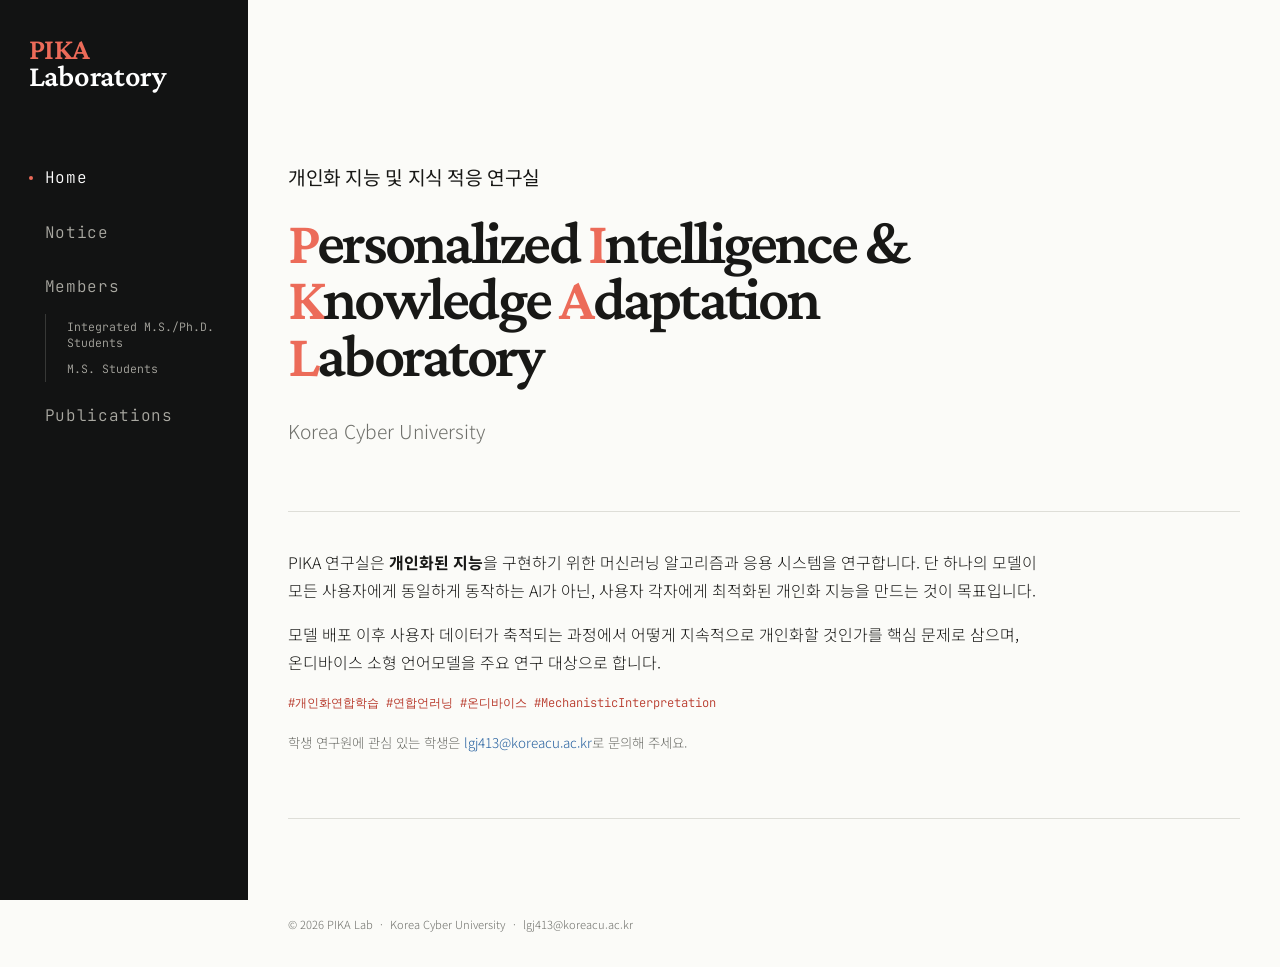
==== commit 5ee66a93: "Refine home introduction" ====
--- a/index.html
+++ b/index.html
@@ -35,12 +35,11 @@
           <p class="hero-univ">Korea Cyber University</p>
         </div>
       </section>
-      <section class="home-intro" aria-labelledby="home-intro-title">
+      <section class="home-intro">
         <div class="lead">
-          <h2 id="home-intro-title">개인화된 지능을 연구합니다</h2>
           <p>PIKA 연구실은 <strong>개인화된 지능</strong>을 구현하기 위한 머신러닝 알고리즘과 응용 시스템을 연구합니다. 단 하나의 모델이 모든 사용자에게 동일하게 동작하는 AI가 아닌, 사용자 각자에게 최적화된 개인화 지능을 만드는 것이 목표입니다.</p>
           <p>모델 배포 이후 사용자 데이터가 축적되는 과정에서 어떻게 지속적으로 개인화할 것인가를 핵심 문제로 삼으며,<br>온디바이스 소형 언어모델을 주요 연구 대상으로 합니다.</p>
-          <p class="home-tags">#개인화연합학습 #연합언러닝 #온디바이스 #Mechanistic Interpretation</p>
+          <p class="home-tags">#개인화연합학습 #연합언러닝 #온디바이스 #MechanisticInterpretation</p>
           <p class="home-recruiting">학생 연구원에 관심 있는 학생은 <a href="mailto:lgj413@koreacu.ac.kr">lgj413@koreacu.ac.kr</a>로 문의해 주세요.</p>
         </div>
       </section>
